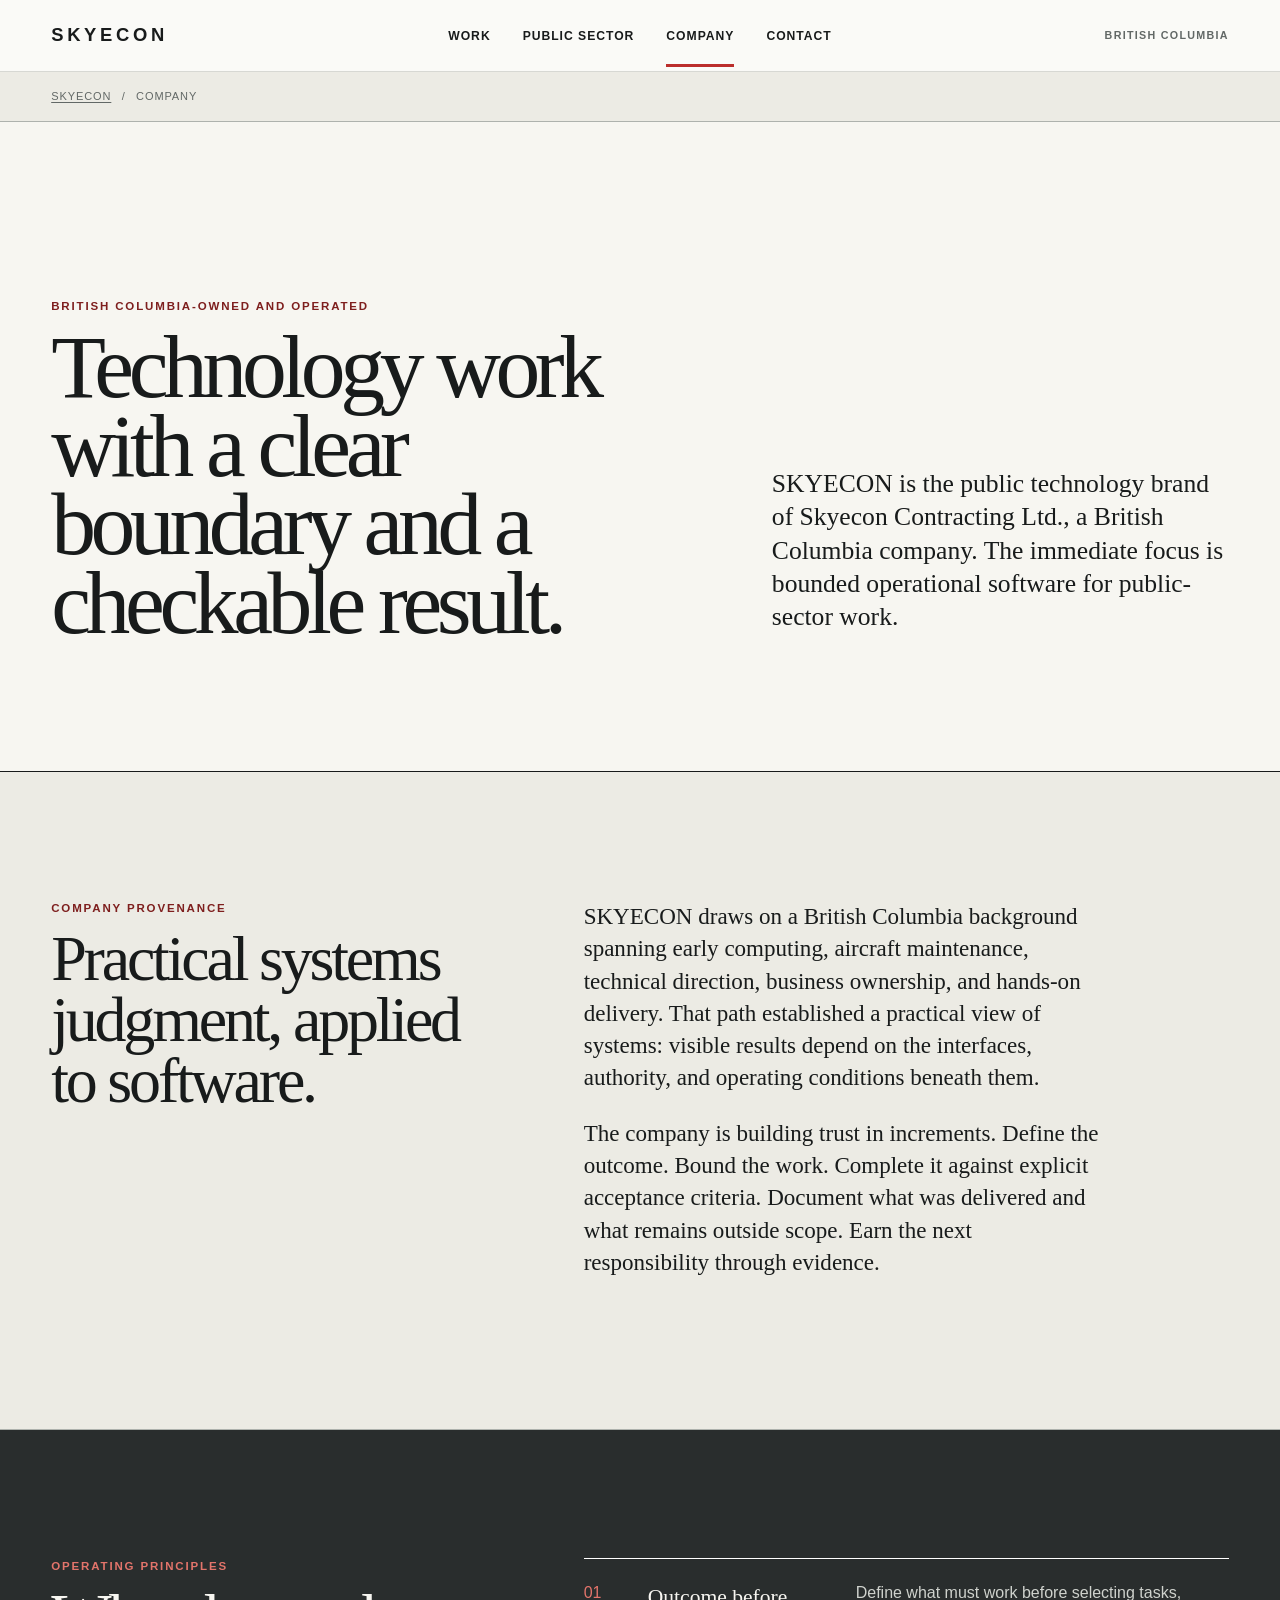
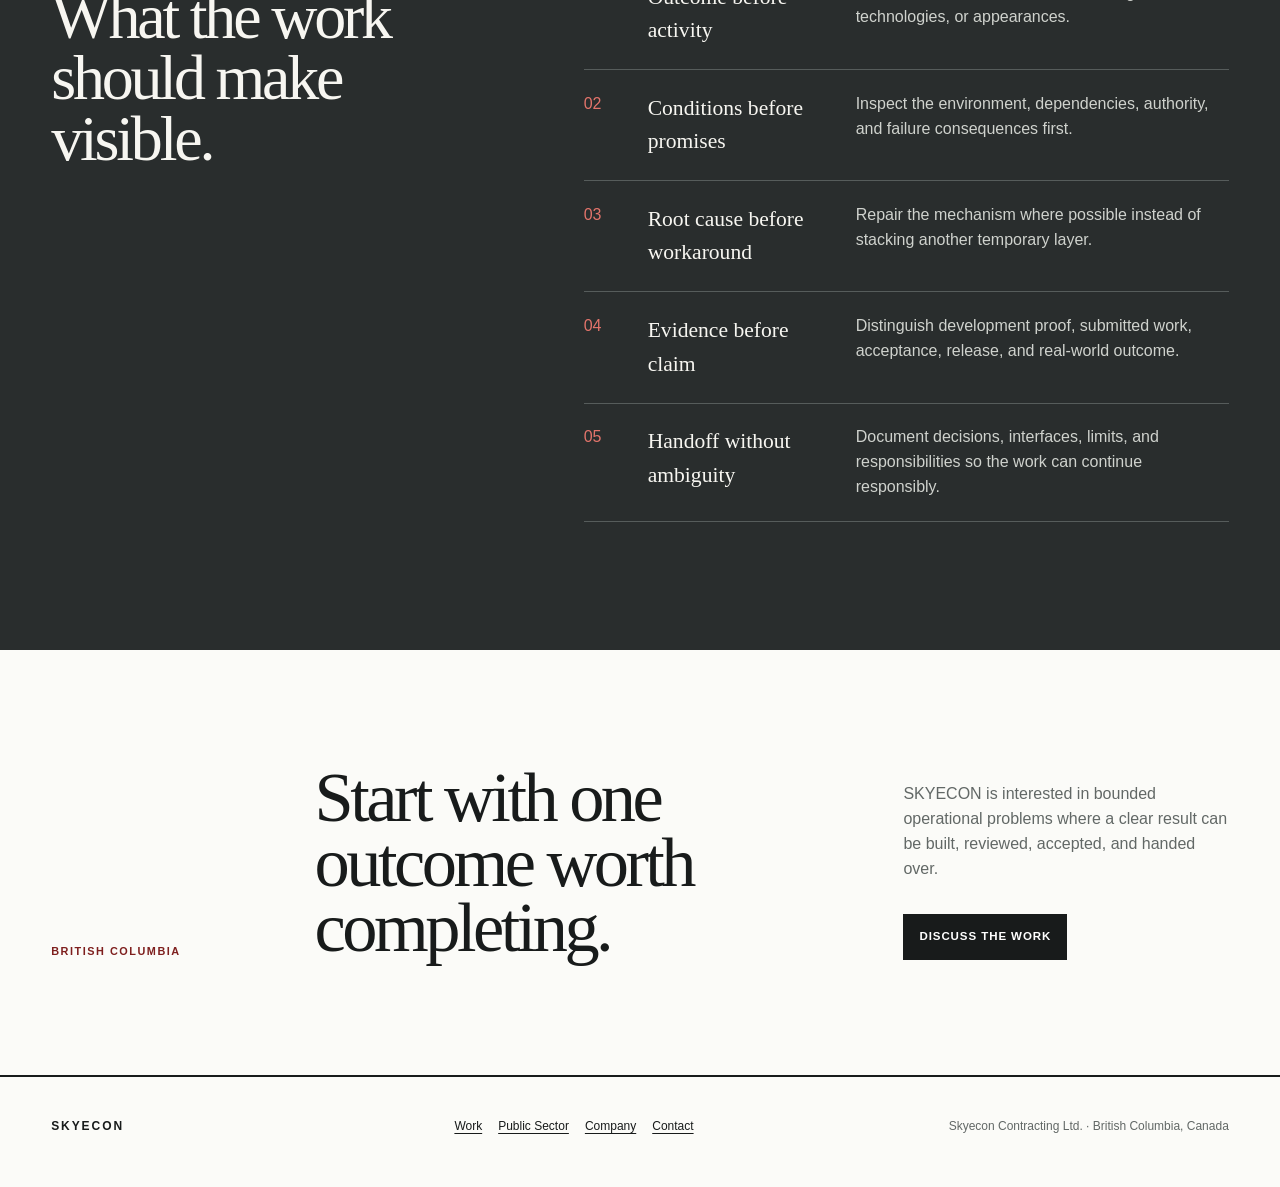
==== about/index.html @ 2750d379 "Publish accepted technology-only review" ====
<!doctype html>
<html lang="en-CA">
<head>
  <meta charset="utf-8">
  <meta name="viewport" content="width=device-width, initial-scale=1">
  <title>Company | SKYECON</title>
  <meta name="description" content="SKYECON is a British Columbia-owned technology company focused on bounded operational software for accountable public-sector work.">
  <link rel="canonical" href="https://skyecon.ca/about/">
  <meta property="og:type" content="website">
  <meta property="og:site_name" content="SKYECON">
  <meta property="og:title" content="Company | SKYECON">
  <meta property="og:description" content="A British Columbia technology company focused on work that can be inspected, accepted, and handed over clearly.">
  <meta property="og:url" content="https://skyecon.ca/about/">
  <link rel="icon" href="data:,">
  <link rel="stylesheet" href="/redesign.css?v=20261009-technology">
  <script defer src="/script.js?v=20261009-technology"></script>
  <script type="application/ld+json">
  {
    "@context": "https://schema.org",
    "@type": "AboutPage",
    "name": "Company | SKYECON",
    "url": "https://skyecon.ca/about/",
    "isPartOf": {"@id": "https://skyecon.ca/#website"},
    "about": {"@id": "https://skyecon.ca/#organization"}
  }
  </script>
</head>
<body class="division-page about-page technology-about-page">
  <a class="skip-link" href="#main-content">Skip to main content</a>
  <header class="masthead tech-masthead">
    <a class="wordmark" href="/" aria-label="SKYECON home">SKYECON</a>
    <button class="menu-toggle" type="button" aria-label="Open menu" aria-expanded="false" aria-controls="primary-menu" data-mobile-menu-toggle>Menu</button>
    <nav class="primary-nav" id="primary-menu" aria-label="Primary navigation">
      <a href="/#work">Work</a>
      <a href="/#public-sector">Public Sector</a>
      <a href="/about/" aria-current="page">Company</a>
      <a href="/contact/">Contact</a>
    </nav>
    <span class="tech-location">British Columbia</span>
  </header>

  <main id="main-content">
    <nav class="breadcrumb" aria-label="Breadcrumb"><a href="/">SKYECON</a><span aria-hidden="true">/</span><span>Company</span></nav>

    <section class="about-hero" aria-labelledby="about-title">
      <div>
        <p class="locator">British Columbia-owned and operated</p>
        <h1 id="about-title">Technology work with a clear boundary and a checkable result.</h1>
      </div>
      <p class="about-deck">SKYECON is the public technology brand of Skyecon Contracting Ltd., a British Columbia company. The immediate focus is bounded operational software for public-sector work.</p>
    </section>

    <section class="about-story" aria-labelledby="story-title">
      <header><p class="kicker">Company provenance</p><h2 id="story-title">Practical systems judgment, applied to software.</h2></header>
      <div class="about-story-copy">
        <p>SKYECON draws on a British Columbia background spanning early computing, aircraft maintenance, technical direction, business ownership, and hands-on delivery. That path established a practical view of systems: visible results depend on the interfaces, authority, and operating conditions beneath them.</p>
        <p>The company is building trust in increments. Define the outcome. Bound the work. Complete it against explicit acceptance criteria. Document what was delivered and what remains outside scope. Earn the next responsibility through evidence.</p>
      </div>
    </section>

    <section class="principles-grid" aria-labelledby="principles-title">
      <header><p class="kicker">Operating principles</p><h2 id="principles-title">What the work should make visible.</h2></header>
      <div class="principle-list">
        <article><span>01</span><h3>Outcome before activity</h3><p>Define what must work before selecting tasks, technologies, or appearances.</p></article>
        <article><span>02</span><h3>Conditions before promises</h3><p>Inspect the environment, dependencies, authority, and failure consequences first.</p></article>
        <article><span>03</span><h3>Root cause before workaround</h3><p>Repair the mechanism where possible instead of stacking another temporary layer.</p></article>
        <article><span>04</span><h3>Evidence before claim</h3><p>Distinguish development proof, submitted work, acceptance, release, and real-world outcome.</p></article>
        <article><span>05</span><h3>Handoff without ambiguity</h3><p>Document decisions, interfaces, limits, and responsibilities so the work can continue responsibly.</p></article>
      </div>
    </section>

    <section class="tech-close" aria-labelledby="company-close-title">
      <p class="tech-index">British Columbia</p>
      <h2 id="company-close-title">Start with one outcome worth completing.</h2>
      <div><p>SKYECON is interested in bounded operational problems where a clear result can be built, reviewed, accepted, and handed over.</p><a class="tech-action-primary" href="/contact/">Discuss the work</a></div>
    </section>
  </main>

  <footer class="site-footer tech-footer">
    <strong>SKYECON</strong>
    <nav aria-label="Footer navigation"><a href="/#work">Work</a><a href="/#public-sector">Public Sector</a><a href="/about/">Company</a><a href="/contact/">Contact</a></nav>
    <p class="prototype-note">Skyecon Contracting Ltd. · British Columbia, Canada</p>
  </footer>
</body>
</html>
---- redesign.css ----
/* SKYECON — The Standard Beneath the Surface
   Local type only. No remote dependencies. */
:root {
  --paper: #ecebe4;
  --paper-light: #f7f6f1;
  --ink: #181b1b;
  --graphite: #292d2d;
  --steel: #626866;
  --mist: #cfd2cd;
  --rule: #aeb2ad;
  --timber: #8a6546;
  --bc-red: #bb2e2c;
  --bc-red-dark: #7e1f1e;
  --accent-light: #e3746b;
  --warm-light: #f7eee9;
  --display: Baskerville, "Iowan Old Style", "Palatino Linotype", Georgia, serif;
  --humanist: "Trebuchet MS", "Gill Sans", Calibri, sans-serif;
  --condensed: "Arial Narrow", "Aptos Narrow", "Helvetica Neue", Arial, sans-serif;
  --page: min(1440px, 100%);
  --gutter: clamp(1rem, 4vw, 4.5rem);
  --section: clamp(4.5rem, 10vw, 10rem);
}

* { box-sizing: border-box; }
html { background: var(--paper); color-scheme: light; }
body { margin: 0; background: var(--paper); color: var(--ink); font-family: var(--humanist); line-height: 1.55; }
img { display: block; max-width: 100%; }
a { color: inherit; text-decoration-thickness: 1px; text-underline-offset: .22em; }
p, h1, h2, h3, figure, ol, ul, dl, dd { margin-top: 0; }
button, input, select, textarea { font: inherit; }

.skip-link { position: fixed; top: .75rem; left: .75rem; z-index: 100; padding: .8rem 1rem; background: var(--paper-light); border: 2px solid var(--bc-red); color: var(--ink); transform: translateY(-180%); }
.skip-link:focus { transform: translateY(0); }
:focus-visible { outline: 3px solid var(--bc-red); outline-offset: 4px; }

.masthead { width: var(--page); min-height: 76px; margin-inline: auto; padding: 0 var(--gutter); display: grid; grid-template-columns: minmax(9rem, 1fr) auto minmax(12rem, 1fr); align-items: center; border-bottom: 1px solid var(--ink); background: var(--paper-light); }
.wordmark { width: max-content; min-height: 44px; display: inline-flex; align-items: center; font-family: var(--condensed); font-size: 1.15rem; font-weight: 900; letter-spacing: .2em; text-decoration: none; }
.menu-toggle { display: none; min-height: 44px; padding: .6rem .2rem; border: 0; border-bottom: 2px solid var(--bc-red); background: transparent; color: var(--ink); font-family: var(--condensed); font-size: .72rem; font-weight: 800; letter-spacing: .12em; text-transform: uppercase; cursor: pointer; }
.primary-nav { display: flex; justify-content: center; gap: clamp(1rem, 3vw, 2.6rem); }
.primary-nav a { min-height: 46px; padding: 1.6rem 0 1.3rem; border-bottom: 3px solid transparent; font-family: var(--condensed); font-size: .76rem; font-weight: 700; letter-spacing: .08em; text-decoration: none; text-transform: uppercase; }
.primary-nav a span { margin-inline: .18em; }
.primary-nav a:hover, .primary-nav a[aria-current="page"] { border-bottom-color: var(--bc-red); }
.quote-link, .inquiry-link { justify-self: end; min-height: 44px; display: inline-flex; align-items: center; padding: .7rem 1rem; background: var(--ink); color: var(--paper-light); font-family: var(--condensed); font-size: .76rem; font-weight: 800; letter-spacing: .06em; text-decoration: none; text-transform: uppercase; }
.inquiry-link { background: var(--bc-red-dark); }

.gateway { position: relative; width: var(--page); min-height: min(900px, calc(100svh - 76px)); margin-inline: auto; overflow: hidden; border-bottom: 1px solid var(--ink); background: #aeb5b4; isolation: isolate; }
.gateway-art { position: absolute; inset: 0; margin: 0; }
.gateway-art picture, .gateway-art img { width: 100%; height: 100%; }
.gateway-art img { object-fit: cover; object-position: center; }
.gateway-art::after { content: ""; position: absolute; inset: 0; background: linear-gradient(90deg, rgba(236,235,228,.97) 0 27%, rgba(236,235,228,.68) 40%, transparent 64%), linear-gradient(0deg, rgba(24,27,27,.74) 0 28%, transparent 56%); pointer-events: none; }
.gateway-art figcaption { position: absolute; right: var(--gutter); top: 1.25rem; z-index: 1; padding: .35rem .5rem; background: rgba(247,246,241,.92); color: var(--graphite); font-family: var(--condensed); font-size: .65rem; letter-spacing: .08em; text-transform: uppercase; }
.gateway-copy { position: relative; z-index: 2; width: min(47rem, 58%); padding: clamp(4rem, 8vw, 8rem) var(--gutter) 23rem; }
.locator, .kicker { color: var(--bc-red-dark); font-family: var(--condensed); font-size: .72rem; font-weight: 800; letter-spacing: .16em; text-transform: uppercase; }
.gateway-copy h1 { max-width: 8ch; margin-bottom: .5rem; font-family: var(--display); font-size: clamp(4.2rem, 10vw, 9rem); font-weight: 400; letter-spacing: -.06em; line-height: .82; }
.gateway-deck { max-width: 25ch; margin-bottom: 1.5rem; font-family: var(--display); font-size: clamp(1.35rem, 2vw, 2rem); line-height: 1.15; }
.text-action { display: inline-block; padding: .4rem 0; border-bottom: 2px solid var(--bc-red); font-family: var(--condensed); font-size: .8rem; font-weight: 800; letter-spacing: .08em; text-decoration: none; text-transform: uppercase; }

.division-datum { position: absolute; left: 0; right: 0; bottom: 0; z-index: 3; display: grid; grid-template-columns: 1.18fr .82fr; border-top: 2px solid var(--bc-red); background: var(--graphite); color: var(--paper-light); }
.division-datum::before { content: "+"; position: absolute; left: calc(59% - .75rem); top: -.86rem; width: 1.4rem; height: 1.4rem; display: grid; place-items: center; border: 1px solid var(--bc-red); border-radius: 50%; background: var(--bc-red); color: white; font: 700 1rem/1 var(--condensed); }
.division-route { min-height: 270px; padding: 2rem var(--gutter); display: grid; grid-template-columns: 1fr auto; grid-template-rows: auto 1fr auto; column-gap: 1rem; border-right: 1px solid #707675; text-decoration: none; transition: background-color .18s ease, color .18s ease; }
.division-route:last-child { border-right: 0; }
.division-route:hover, .division-route:focus-visible { background: var(--paper-light); color: var(--ink); }
.route-index { grid-column: 1 / -1; font-family: var(--condensed); font-size: .67rem; font-weight: 700; letter-spacing: .14em; text-transform: uppercase; }
.division-route strong { align-self: center; font-family: var(--display); font-size: clamp(1.7rem, 3vw, 3.35rem); font-weight: 400; line-height: .98; }
.route-copy { max-width: 23ch; align-self: end; color: #c9cdca; font-size: .82rem; }
.division-route:hover .route-copy, .division-route:focus-visible .route-copy { color: var(--steel); }
.route-arrow { grid-column: 2; grid-row: 3; align-self: end; font-family: var(--condensed); font-size: .7rem; font-weight: 800; letter-spacing: .08em; text-transform: uppercase; }

/* Corporate root: the company statement is the visual. Real work appears inside each division. */
.corporate-gateway { display: grid; grid-template-columns: minmax(0, 1.45fr) minmax(25rem, 1fr); min-height: calc(100svh - 76px); background: var(--paper-light); }
.corporate-gateway .gateway-copy { grid-column: 1 / 2; width: 100%; min-width: 0; max-width: none; justify-self: stretch; display: flex; flex-direction: column; justify-content: center; padding: clamp(4.5rem, 9vw, 9rem) var(--gutter); }
.corporate-gateway .gateway-copy::after { display: none; }
.corporate-gateway .gateway-copy h1 { max-width: 690px; font-size: clamp(4.75rem, 7.1vw, 6.75rem); line-height: .88; letter-spacing: -.035em; }
.corporate-gateway .gateway-deck { max-width: 36ch; margin: 1.5rem 0 0; font-family: var(--humanist); font-size: 1.1875rem; line-height: 1.55; }
.corporate-gateway .division-datum { grid-column: 2 / 3; position: static; display: grid; grid-template-columns: 1fr; border-top: 0; border-left: 2px solid var(--bc-red); background: var(--paper); color: var(--ink); }
.corporate-gateway .division-datum::before { display: none; }
.corporate-gateway .division-route { min-height: 0; padding: clamp(2rem, 4vw, 4rem); grid-template-rows: auto 1fr auto; border-right: 0; border-bottom: 1px solid var(--ink); }
.corporate-gateway .division-route:last-child { border-bottom: 0; }
.corporate-gateway .division-route:hover, .corporate-gateway .division-route:focus-visible { background: var(--graphite); color: var(--paper-light); }
.corporate-gateway .division-route strong { font-size: clamp(2.1rem, 3.5vw, 3.8rem); }
.corporate-gateway .route-copy { color: var(--steel); }
.corporate-gateway .division-route:hover .route-copy, .corporate-gateway .division-route:focus-visible .route-copy { color: var(--mist); }

.standard-section, .founder-continuity, .flooring-continuity, .software-evidence, .closing-line, .service-index, .project-proof, .route-directory, .qualification-section, .boundaries-section { width: var(--page); margin-inline: auto; padding: var(--section) var(--gutter); }
.standard-section { display: grid; grid-template-columns: minmax(0, .8fr) minmax(0, 1.2fr); gap: clamp(3rem, 6.7vw, 6rem); padding-block: clamp(6rem, 7.7vw, 6.875rem); border-bottom: 1px solid var(--rule); }
.section-marker { padding-top: .4rem; font-family: var(--condensed); color: var(--steel); writing-mode: vertical-rl; letter-spacing: .2em; }
.standard-intro h2, .continuity-copy h2, .software-heading h2, .closing-line h2, .service-index h2, .inspection-band h2, .project-proof h2, .route-directory h2, .capability-ledger h2, .qualification-section h2, .boundaries-section h2 { font-family: var(--display); font-size: clamp(2.4rem, 5vw, 5.25rem); font-weight: 400; letter-spacing: -.045em; line-height: .96; }
.standard-intro h2 { max-width: 10ch; font-size: clamp(3rem, 4vw, 4rem); }
.method-line { margin: 0; padding: 0; list-style: none; border-top: 1px solid var(--ink); }
.method-line li { min-height: 70px; display: grid; grid-template-columns: 7rem 1fr; align-items: center; border-bottom: 1px solid var(--rule); }
.method-line b { font-family: var(--condensed); font-size: .75rem; letter-spacing: .1em; text-transform: uppercase; }
.method-line span { color: var(--steel); }

.root-evidence { width: var(--page); margin-inline: auto; padding: clamp(5rem, 6vw, 6rem) var(--gutter); border-bottom: 1px solid var(--ink); background: var(--graphite); color: var(--paper-light); }
.root-evidence > header { display: grid; grid-template-columns: .8fr 1.2fr; gap: clamp(3rem, 6.7vw, 6rem); align-items: end; margin-bottom: 2rem; }
.root-evidence .kicker { color: var(--accent-light); }
.root-evidence h2 { max-width: 10ch; margin: 0; font-family: var(--display); font-size: clamp(3.2rem, 5vw, 5rem); font-weight: 400; letter-spacing: -.045em; line-height: .94; }
.evidence-pair { display: grid; grid-template-columns: 1fr 1fr; border-top: 1px solid #656b69; }
.evidence-card { min-width: 0; padding: 1.5rem 1.5rem 0 0; display: grid; grid-template-columns: 1fr auto; gap: .8rem 1.5rem; color: var(--paper-light); text-decoration: none; }
.evidence-card + .evidence-card { padding-right: 0; padding-left: 1.5rem; border-left: 1px solid #656b69; }
.evidence-card .evidence-division { grid-column: 1 / -1; font-family: var(--condensed); font-size: .72rem; font-weight: 800; letter-spacing: .12em; text-transform: uppercase; }
.evidence-card img { grid-column: 1 / -1; width: 100%; height: clamp(240px, 24vw, 360px); object-fit: cover; object-position: center; border: 1px solid #565c5b; background: var(--paper-light); filter: saturate(.84); }
.evidence-card strong { margin-top: .4rem; font-family: var(--display); font-size: clamp(1.7rem, 2.8vw, 2.8rem); font-weight: 400; line-height: 1; }
.evidence-card p { grid-column: 1; max-width: 44ch; margin: 0 0 1.5rem; color: var(--mist); font-size: .9rem; }
.evidence-action { grid-column: 2; grid-row: 4 / 6; align-self: end; margin-bottom: 1.5rem; font-family: var(--condensed); font-size: .7rem; font-weight: 800; letter-spacing: .06em; text-transform: uppercase; }
.evidence-card:hover .evidence-action, .evidence-card:focus-visible .evidence-action { color: var(--accent-light); }

/* Root signature experience: the method becomes a controlled state
   sequence, then real evidence is allowed to break the global grid. */
.method-experience {
  --method-progress: 0;
  width: var(--page);
  margin-inline: auto;
  border-bottom: 1px solid var(--ink);
  background: var(--paper);
}
.method-pin {
  min-height: 760px;
  padding: clamp(5rem, 8vw, 8rem) var(--gutter);
  display: grid;
  grid-template-columns: minmax(18rem, .72fr) minmax(32rem, 1.28fr);
  gap: clamp(3rem, 8vw, 9rem);
  align-items: center;
}
.has-js .method-experience { height: 360svh; }
.has-js .method-pin { position: sticky; top: 0; min-height: 100svh; }
.method-intro { align-self: stretch; display: flex; flex-direction: column; justify-content: center; }
.method-intro h2 {
  max-width: 7ch;
  margin: .8rem 0 1.5rem;
  font-family: var(--display);
  font-size: clamp(4.5rem, 7vw, 7.5rem);
  font-weight: 400;
  letter-spacing: -.06em;
  line-height: .84;
}
.method-thesis { max-width: 24ch; font-family: var(--display); font-size: clamp(1.25rem, 2vw, 1.7rem); line-height: 1.25; }
.method-status {
  margin: auto 0 0;
  padding-top: 1rem;
  border-top: 2px solid var(--bc-red);
  color: var(--steel);
  font-family: var(--condensed);
  font-size: .7rem;
  letter-spacing: .12em;
  text-transform: uppercase;
}
.method-status strong { color: var(--ink); }
.method-system { position: relative; margin: 0; padding: 0 0 0 3rem; list-style: none; }
.method-system::before,
.method-system::after { content: ""; position: absolute; left: .55rem; top: 2rem; bottom: 2rem; width: 1px; background: var(--rule); }
.method-system::after {
  background: var(--bc-red);
  transform: scaleY(var(--method-progress));
  transform-origin: top;
  transition: transform .35s ease;
}
.method-system li {
  position: relative;
  min-height: clamp(5.5rem, 9.5vh, 7.25rem);
  display: grid;
  grid-template-columns: 4.5rem minmax(9rem, .7fr) 1fr;
  grid-template-rows: 1fr auto;
  gap: .25rem 1rem;
  align-items: center;
  border-top: 1px solid var(--rule);
  color: var(--steel);
  transition: color .3s ease, border-color .3s ease, transform .3s ease;
}
.method-system li:last-child { border-bottom: 1px solid var(--rule); }
.method-system li::before {
  content: "";
  position: absolute;
  left: -2.85rem;
  top: calc(50% - .38rem);
  z-index: 1;
  width: .75rem;
  height: .75rem;
  border: 1px solid var(--rule);
  border-radius: 50%;
  background: var(--paper);
  transition: background-color .3s ease, border-color .3s ease, transform .3s ease;
}
.method-system .method-number { font-family: var(--condensed); font-size: .7rem; letter-spacing: .1em; }
.method-system b { font-family: var(--display); font-size: clamp(1.55rem, 2.4vw, 2.6rem); font-weight: 400; line-height: 1; }
.method-system li > span:not(.method-number) { max-width: 31ch; font-size: .95rem; }
.method-system small { grid-column: 2 / -1; align-self: start; padding-bottom: .65rem; color: var(--bc-red-dark); font-family: var(--condensed); font-size: .7rem; font-weight: 800; letter-spacing: .1em; text-transform: uppercase; opacity: 0; }
.method-system li.is-active { color: var(--ink); border-top-color: var(--ink); transform: translateX(.55rem); }
.method-system li.is-active::before { border-color: var(--bc-red); background: var(--bc-red); transform: scale(1.4); }
.method-system li.is-active .method-number { color: var(--bc-red-dark); }
.method-system li.is-active small { opacity: 1; }

.root-evidence.evidence-experience { padding: 0; border-bottom: 0; background: var(--graphite); overflow: hidden; }
.evidence-experience .evidence-intro {
  min-height: 54svh;
  margin: 0;
  padding: clamp(5rem, 8vw, 8rem) var(--gutter);
  display: grid;
  grid-template-columns: .65fr 1fr .55fr;
  gap: clamp(2rem, 5vw, 5rem);
  align-items: end;
  border-bottom: 1px solid #656b69;
}
.evidence-experience .evidence-intro h2 { max-width: 8ch; font-size: clamp(4rem, 7.5vw, 8rem); }
.evidence-experience .evidence-intro > p:last-child { max-width: 26ch; margin: 0; color: var(--mist); }
.evidence-stage { position: relative; min-height: max(780px, 100svh); border-bottom: 1px solid #656b69; overflow: hidden; }
.stage-copy h3 {
  margin: 0;
  font-family: var(--display);
  font-size: clamp(3.2rem, 7vw, 7.5rem);
  font-weight: 400;
  letter-spacing: -.055em;
  line-height: .86;
}
.stage-copy > p:not(.stage-index):not(.flooring-inspection-note) { max-width: 45ch; color: var(--mist); }
.stage-index { color: var(--accent-light); font-family: var(--condensed); font-size: .67rem; font-weight: 800; letter-spacing: .13em; text-transform: uppercase; }
.stage-actions { display: flex; flex-wrap: wrap; gap: .75rem 1.5rem; align-items: center; }
.stage-actions button,
.stage-actions a {
  min-height: 46px;
  display: inline-flex;
  align-items: center;
  padding: .75rem 1rem;
  border: 1px solid var(--paper-light);
  border-radius: 0;
  background: transparent;
  color: var(--paper-light);
  font-family: var(--condensed);
  font-size: .68rem;
  font-weight: 800;
  letter-spacing: .08em;
  text-decoration: none;
  text-transform: uppercase;
  cursor: pointer;
}
.stage-actions button { display: none; background: transparent; color: var(--paper-light); }
.has-js .stage-actions button { display: inline-flex; }
.stage-actions button:hover,
.stage-actions button[aria-expanded="true"] { border-color: var(--accent-light); background: var(--accent-light); color: var(--ink); }
.stage-actions a { border-color: transparent; border-bottom-color: #737977; padding-inline: 0; }

.software-stage { padding: clamp(4rem, 7vw, 7rem) 0 clamp(4rem, 7vw, 7rem) var(--gutter); display: grid; grid-template-columns: minmax(17rem, .48fr) minmax(0, 1.52fr); gap: clamp(2rem, 5vw, 5rem); align-items: center; }
.software-stage .stage-copy { position: relative; z-index: 2; margin-left: clamp(1rem, 2vw, 2rem); display: grid; gap: 1.4rem; }
.software-workspace { position: relative; margin: 0; min-width: 0; }
.workspace-surface { position: relative; }
.workspace-surface > img {
  width: 108%;
  max-width: none;
  height: auto;
  border: 1px solid #626866;
  box-shadow: 0 3rem 7rem rgba(0,0,0,.28);
  transform-origin: 78% 42%;
  transition: transform .7s cubic-bezier(.2,.7,.2,1), filter .4s ease;
}
.software-workspace figcaption { margin-top: .8rem; color: var(--mist); font-family: var(--condensed); font-size: .62rem; letter-spacing: .09em; text-transform: uppercase; }
.inspection-marker {
  position: absolute;
  z-index: 3;
  width: 2rem;
  height: 2rem;
  display: grid;
  place-items: center;
  border: 1px solid var(--accent-light);
  border-radius: 50%;
  background: var(--graphite);
  color: var(--accent-light);
  font: 800 .62rem/1 var(--condensed);
  opacity: 0;
  transform: scale(.7);
  transition: opacity .3s ease, transform .3s ease;
}
.inspection-marker::after { content: ""; position: absolute; left: 100%; top: 50%; width: clamp(2rem, 5vw, 5rem); height: 1px; background: var(--accent-light); opacity: .8; }
.marker-source { left: 47%; top: 52%; }
.marker-review { left: 57%; top: 25%; }
.marker-correct { left: 63%; top: 59%; }
.inspection-notes {
  position: absolute;
  inset: 0 2rem auto auto;
  width: min(26rem, 44%);
  margin: 0;
  padding: 0;
  list-style: none;
  border-top: 2px solid var(--accent-light);
  background: rgba(24,27,27,.96);
  opacity: 0;
  transform: translateY(1rem);
  transition: opacity .35s ease, transform .35s ease;
}
.inspection-notes li { display: grid; grid-template-columns: 2.5rem 1fr; gap: .5rem; padding: 1rem; border-bottom: 1px solid #565c5b; }
.inspection-notes b { color: var(--accent-light); font: 700 .68rem/1.5 var(--condensed); }
.inspection-notes span { font-size: .86rem; }
.software-stage.is-inspecting .workspace-surface > img { transform: scale(1.16); filter: saturate(.65) brightness(.68); }
.software-stage.is-inspecting .inspection-marker { opacity: 1; transform: scale(1); }
.software-stage.is-inspecting .inspection-notes { opacity: 1; transform: translateY(0); }

.flooring-stage { display: grid; grid-template-columns: minmax(0, 1.42fr) minmax(23rem, .58fr); background: #151818; }
.flooring-visual { position: relative; min-height: max(780px, 100svh); overflow: hidden; }
.flooring-visual img { position: absolute; inset: 0; width: 100%; height: 100%; max-width: none; object-fit: cover; transition: opacity .7s ease, transform 1s cubic-bezier(.2,.7,.2,1); }
.flooring-overall { object-position: 51% center; filter: saturate(.8) contrast(1.03); }
.flooring-detail { object-position: center 52%; opacity: 0; transform: scale(1.48); }
.flooring-stage.is-inspecting .flooring-overall { opacity: 0; transform: scale(1.06); }
.flooring-stage.is-inspecting .flooring-detail { opacity: 1; transform: scale(1.28); }
.flooring-copy { position: relative; z-index: 2; padding: clamp(3rem, 5vw, 5rem) var(--gutter) clamp(3rem, 5vw, 5rem) clamp(2rem, 4vw, 4rem); display: flex; flex-direction: column; justify-content: flex-end; background: var(--paper-light); color: var(--ink); }
.flooring-copy .stage-index { color: var(--bc-red-dark); }
.flooring-copy h3 { font-size: clamp(3.2rem, 5vw, 5.7rem); }
.flooring-copy > p:not(.stage-index):not(.flooring-inspection-note) { color: var(--steel); }
.flooring-copy .stage-actions button { border-color: var(--ink); background: transparent; color: var(--ink); }
.flooring-copy .stage-actions button:hover,
.flooring-copy .stage-actions button[aria-expanded="true"] { border-color: var(--bc-red); background: var(--bc-red); color: white; }
.flooring-copy .stage-actions a { color: var(--ink); border-bottom-color: var(--rule); }
.flooring-inspection-note { margin: auto 0 0; padding-top: 1rem; border-top: 1px solid var(--rule); color: var(--steel); font-family: var(--condensed); font-size: .65rem; letter-spacing: .08em; text-transform: uppercase; opacity: 1; }
.flooring-stage.is-inspecting .flooring-inspection-note { color: var(--bc-red-dark); opacity: 1; }

.founder-continuity { display: grid; grid-template-columns: .9fr 1.1fr; gap: clamp(2rem, 7vw, 8rem); border-bottom: 1px solid var(--rule); background: var(--paper-light); }
.continuity-heading h2 { font-family: var(--display); font-size: clamp(2.7rem, 5vw, 5.4rem); font-weight: 400; letter-spacing: -.05em; line-height: .94; }
.continuity-summary { max-width: 48ch; align-self: end; font-family: var(--display); font-size: clamp(1.2rem, 2vw, 1.6rem); line-height: 1.3; }
.continuity-line { grid-column: 1 / -1; display: grid; grid-template-columns: repeat(5, 1fr); margin: 1rem 0 0; padding: 0; list-style: none; border-top: 2px solid var(--bc-red); }
.continuity-line li { min-height: 150px; padding: 1rem 1rem 0 0; display: flex; flex-direction: column; border-right: 1px solid var(--rule); }
.continuity-line li:last-child { border-right: 0; }
.continuity-line span { color: var(--bc-red-dark); font-family: var(--condensed); font-size: .7rem; }
.continuity-line b { margin-top: auto; font-family: var(--display); font-size: 1.25rem; font-weight: 400; }
.continuity-line small { min-height: 3.2em; color: var(--steel); }

.flooring-continuity { display: grid; grid-template-columns: minmax(0, 1.05fr) minmax(19rem, .95fr); gap: clamp(2rem, 6vw, 7rem); background: var(--paper-light); }
.corporate-proof-band { padding: clamp(2.8rem, 5vw, 4.5rem) var(--gutter); border-block: 1px solid var(--ink); background: var(--soft); }
.corporate-proof-band > .kicker { margin-bottom: 1.5rem; }
.corporate-facts { display: grid; grid-template-columns: repeat(4, 1fr); }
.corporate-facts article { min-height: 8rem; padding: 1.25rem 1.5rem 1.25rem 0; border-right: 1px solid var(--rule); }
.corporate-facts article + article { padding-left: 1.5rem; }
.corporate-facts article:last-child { border-right: 0; }
.corporate-facts strong { display: block; margin-bottom: .6rem; font-family: var(--condensed); font-size: .76rem; letter-spacing: .08em; text-transform: uppercase; }
.corporate-facts span { display: block; max-width: 22ch; color: var(--steel); font-size: .92rem; line-height: 1.55; }
.continuity-copy p:not(.kicker) { max-width: 62ch; }
.inline-actions { display: flex; flex-wrap: wrap; gap: .8rem 1.2rem; align-items: center; margin-top: 2rem; }
.solid-action, .line-action { min-height: 46px; display: inline-flex; align-items: center; justify-content: center; padding: .75rem 1rem; font-family: var(--condensed); font-size: .74rem; font-weight: 800; letter-spacing: .07em; text-decoration: none; text-transform: uppercase; }
.solid-action { background: var(--bc-red-dark); color: white; }
.solid-action.inverse { background: var(--paper-light); color: var(--ink); }
.line-action { padding-inline: 0; border-bottom: 1px solid currentColor; }
.line-action.light { color: var(--paper-light); }
.proof-figure { align-self: start; margin: 5rem 0 0; border-top: 7px solid var(--ink); }
.proof-figure img { width: 100%; aspect-ratio: 4/3; object-fit: cover; filter: saturate(.75); }
.proof-figure figcaption, .division-hero-proof figcaption, .proof-sequence figcaption { padding: .8rem 0; display: flex; justify-content: space-between; gap: 1rem; border-bottom: 1px solid var(--rule); font-family: var(--condensed); font-size: .68rem; letter-spacing: .06em; text-transform: uppercase; }
.local-routes { grid-column: 1 / -1; display: flex; flex-wrap: wrap; gap: .5rem 1.2rem; padding-top: 1.5rem; border-top: 1px solid var(--ink); }
.local-routes span { margin-right: auto; color: var(--steel); font-family: var(--condensed); font-size: .7rem; letter-spacing: .1em; text-transform: uppercase; }
.local-routes a { font-size: .83rem; }

.software-evidence { display: grid; grid-template-columns: .75fr 1.25fr; gap: clamp(2rem, 8vw, 9rem); background: var(--graphite); color: var(--paper-light); }
.software-heading p:not(.kicker) { max-width: 34ch; color: var(--mist); font-family: var(--display); font-size: 1.3rem; }
.software-heading .kicker { color: var(--accent-light); }
.release-record { border-top: 1px solid var(--paper-light); }
.record-rail { padding: .8rem 0; display: flex; justify-content: space-between; gap: 1rem; border-bottom: 1px solid #555b5a; color: var(--mist); font-family: var(--condensed); font-size: .66rem; letter-spacing: .1em; text-transform: uppercase; }
.release-record h3 { margin: 3rem 0 1rem; font-family: var(--display); font-size: clamp(3rem, 7vw, 7rem); font-weight: 400; letter-spacing: -.05em; line-height: .85; }
.release-record > p { max-width: 42ch; color: var(--mist); }
.release-record dl { margin: 3rem 0; border-top: 1px solid #555b5a; }
.release-record dl div { display: grid; grid-template-columns: 9rem 1fr; padding: .9rem 0; border-bottom: 1px solid #555b5a; }
.release-record dt { color: var(--accent-light); font-family: var(--condensed); font-size: .7rem; font-weight: 800; letter-spacing: .08em; text-transform: uppercase; }
.release-record dd { color: var(--mist); }
.release-record > a { font-weight: 700; }

.closing-line { min-height: 0; padding-block: 5rem; display: grid; grid-template-columns: .92fr 1.08fr; align-content: center; column-gap: clamp(3rem, 7vw, 7rem); row-gap: 1.5rem; background: var(--paper); }
.closing-line .locator { grid-column: 1 / -1; }
.closing-line h2 { max-width: 8ch; font-size: clamp(3.5rem, 4.45vw, 4rem); line-height: .94; }
.closing-actions { align-self: end; border-top: 1px solid var(--ink); }
.closing-actions a { min-height: 58px; display: flex; justify-content: space-between; align-items: center; padding: 1rem 0; border-bottom: 1px solid var(--rule); font-size: 1.08rem; text-decoration: none; }
.closing-actions a:last-child { min-height: 48px; color: var(--steel); font-size: .9rem; }
.closing-actions a::after { content: "↗"; }

.site-footer { width: var(--page); margin-inline: auto; padding: 2.5rem var(--gutter); display: grid; grid-template-columns: 1fr 1fr 1fr; gap: 2rem; border-top: 1px solid var(--ink); background: var(--paper-light); font-size: .75rem; }
.site-footer strong { letter-spacing: .16em; }
.site-footer nav { display: flex; flex-wrap: wrap; align-content: start; gap: .5rem 1rem; }
.prototype-note { text-align: right; color: var(--steel); }

/* Division chassis */
.breadcrumb { width: var(--page); margin-inline: auto; padding: 1rem var(--gutter); display: flex; gap: .65rem; border-bottom: 1px solid var(--rule); color: var(--steel); font-family: var(--condensed); font-size: .69rem; letter-spacing: .08em; text-transform: uppercase; }
.division-hero { width: var(--page); min-height: 690px; margin-inline: auto; padding: clamp(4rem, 8vw, 8rem) var(--gutter) 3rem; display: grid; grid-template-columns: minmax(0, 1.05fr) minmax(22rem, .95fr); gap: clamp(2rem, 5vw, 6rem); border-bottom: 1px solid var(--ink); }
.division-title h1 { max-width: 15ch; margin-bottom: 1.5rem; font-family: var(--display); font-size: clamp(3.5rem, 7vw, 7rem); font-weight: 400; letter-spacing: -.055em; line-height: .9; }
.division-deck { max-width: 54ch; font-family: var(--display); font-size: clamp(1.2rem, 2vw, 1.65rem); line-height: 1.3; }
.division-hero-proof { align-self: end; margin: 0; }
.division-hero-proof img { width: 100%; aspect-ratio: 4/3; object-fit: cover; filter: saturate(.75); }
.flooring-hero { grid-template-columns: minmax(0, .8fr) minmax(24rem, 1.2fr); }
.hero-scope { grid-column: 1 / -1; display: grid; grid-template-columns: auto 1fr auto 1fr; gap: .7rem 1.2rem; padding-top: 1.2rem; border-top: 2px solid var(--bc-red); font-size: .8rem; }
.hero-scope span { color: var(--steel); font-family: var(--condensed); text-transform: uppercase; }

.service-index { display: grid; grid-template-columns: 5rem .8fr 1.4fr; gap: clamp(1.5rem, 4vw, 5rem); }
.section-number { font-family: var(--display); font-size: 3rem; color: var(--bc-red-dark); }
.service-index header p:last-child { color: var(--steel); }
.service-ledger { border-top: 1px solid var(--ink); }
.service-ledger article { display: grid; grid-template-columns: 3rem minmax(11rem, .7fr) 1fr; gap: 1rem; padding: 1.4rem 0; border-bottom: 1px solid var(--rule); }
.service-ledger article > span { color: var(--bc-red-dark); font-family: var(--condensed); font-size: .7rem; }
.service-ledger h3 { margin-bottom: 0; font-family: var(--display); font-size: 1.45rem; font-weight: 400; }
.service-ledger p { margin-bottom: 0; color: var(--steel); }
.inspection-band { width: var(--page); margin-inline: auto; padding: var(--section) var(--gutter); display: grid; grid-template-columns: .9fr 1.1fr; gap: clamp(2rem, 8vw, 9rem); background: var(--timber); color: white; }
.inspection-band .kicker { color: var(--warm-light); }
.inspection-band ol { margin: 0; padding: 0; list-style: none; border-top: 1px solid rgba(255,255,255,.7); }
.inspection-band li { display: grid; grid-template-columns: 3rem 1fr; padding: 1rem 0; border-bottom: 1px solid rgba(255,255,255,.35); }
.compact-inspection { padding-block: clamp(3.5rem, 6vw, 6rem); }
.flooring-conversion-band { width: var(--page); margin-inline: auto; padding: clamp(3.5rem, 6vw, 6rem) var(--gutter); display: grid; grid-template-columns: 1fr 1fr; gap: 2rem clamp(2rem, 7vw, 8rem); background: var(--graphite); color: white; }
.flooring-conversion-band .kicker { color: var(--accent-light); }
.flooring-conversion-band h2 { max-width: 16ch; margin-bottom: 0; font-family: var(--display); font-size: clamp(2.3rem, 4.5vw, 4.8rem); font-weight: 400; letter-spacing: -.045em; line-height: .98; }
.flooring-conversion-band > p { max-width: 46ch; align-self: end; color: var(--mist); font-size: 1.05rem; }
.flooring-conversion-band .inline-actions { grid-column: 2; margin-top: 0; }

.project-proof header { display: grid; grid-template-columns: .5fr 1.2fr 1fr; gap: 2rem; align-items: end; }
.project-proof header p:last-child { color: var(--steel); }
.proof-sequence { display: grid; grid-template-columns: 1.2fr .8fr .8fr; gap: 1rem; margin-top: 4rem; align-items: end; }
.proof-sequence figure { margin: 0; }
.proof-sequence img { width: 100%; aspect-ratio: 4/5; object-fit: cover; filter: saturate(.72); }
.proof-sequence .proof-wide img { aspect-ratio: 4/3; }
.proof-sequence figcaption { display: grid; }
.route-directory { display: grid; grid-template-columns: .8fr 1.2fr; gap: clamp(2rem, 7vw, 8rem); background: var(--paper-light); }
.directory-intro p:last-child { color: var(--steel); }
.route-columns { display: grid; grid-template-columns: 1fr 1fr; gap: 2rem; }
.route-columns nav { border-top: 1px solid var(--ink); }
.route-columns h3 { padding: 1rem 0; border-bottom: 1px solid var(--rule); font-family: var(--display); font-weight: 400; }
.route-columns a { display: flex; justify-content: space-between; padding: .65rem 0; border-bottom: 1px solid var(--mist); font-size: .85rem; text-decoration: none; }
.route-columns a::after { content: "→"; }
.fit-section { width: var(--page); margin-inline: auto; padding: var(--section) var(--gutter); display: grid; grid-template-columns: .9fr 1fr .7fr; gap: clamp(2rem, 6vw, 7rem); background: var(--graphite); color: white; }
.fit-section h2 { font-family: var(--display); font-size: clamp(2.8rem, 5vw, 5.5rem); font-weight: 400; line-height: .95; }
.fit-section ul { margin: 0; padding: 0; list-style: none; border-top: 1px solid white; }
.fit-section li { padding: .9rem 0; border-bottom: 1px solid #565c5b; }
.fit-section .kicker { color: var(--accent-light); }
.fit-action { align-self: end; }
.fit-action p { margin-top: 1rem; color: var(--mist); font-size: .8rem; }

/* Software division */
.software-hero { background: var(--paper-light); }
.system-section { align-self: stretch; display: flex; flex-direction: column; padding: 1rem 0 0 2rem; border-left: 2px solid var(--bc-red); }
.system-label { margin-bottom: auto; color: var(--steel); font-family: var(--condensed); font-size: .7rem; letter-spacing: .12em; text-transform: uppercase; }
.system-section ol { margin: 4rem 0 0; padding: 0; list-style: none; border-top: 1px solid var(--ink); }
.system-section li { display: grid; grid-template-columns: 7rem 1fr; padding: 1rem 0; border-bottom: 1px solid var(--rule); }
.system-section b { font-family: var(--condensed); font-size: .75rem; text-transform: uppercase; }
.system-section span { color: var(--steel); }
.ownership-standard { width: var(--page); margin-inline: auto; padding: clamp(3.5rem, 6vw, 6rem) var(--gutter); display: grid; grid-template-columns: .85fr 1.15fr; gap: clamp(2rem, 7vw, 8rem); border-bottom: 1px solid var(--ink); background: var(--paper-light); }
.ownership-standard h2, .evidence-rail h2 { max-width: 17ch; margin-bottom: 0; font-family: var(--display); font-size: clamp(2.2rem, 4.2vw, 4.6rem); font-weight: 400; letter-spacing: -.045em; line-height: .98; }
.ownership-standard ul { margin: 0; padding: 0; list-style: none; border-top: 2px solid var(--bc-red); }
.ownership-standard li { display: grid; grid-template-columns: 8rem 1fr; gap: 1rem; padding: .9rem 0; border-bottom: 1px solid var(--rule); }
.ownership-standard b { font-family: var(--condensed); font-size: .72rem; letter-spacing: .08em; text-transform: uppercase; }
.ownership-standard span { color: var(--steel); }
.capability-ledger { width: var(--page); margin-inline: auto; padding: var(--section) var(--gutter); display: grid; grid-template-columns: .7fr 1.3fr; gap: clamp(2rem, 8vw, 9rem); background: var(--graphite); color: var(--paper-light); }
.capability-ledger .kicker { color: var(--accent-light); }
.ledger-rows { border-top: 1px solid white; }
.ledger-rows article { display: grid; grid-template-columns: 3rem minmax(12rem, .7fr) 1fr; gap: 1rem; padding: 1.5rem 0; border-bottom: 1px solid #565c5b; }
.ledger-rows article > span { color: var(--accent-light); font-family: var(--condensed); }
.ledger-rows h3 { font-family: var(--display); font-size: 1.45rem; font-weight: 400; }
.ledger-rows p { margin-bottom: .5rem; color: var(--mist); }
.ledger-rows b { grid-column: 3; color: #e3b093; font-family: var(--condensed); font-size: .68rem; letter-spacing: .05em; text-transform: uppercase; }
.software-proof { width: var(--page); margin-inline: auto; padding: var(--section) var(--gutter); display: grid; grid-template-columns: .55fr 1.45fr; gap: clamp(2rem, 8vw, 9rem); background: var(--bc-red-dark); color: white; }
.proof-status { display: flex; flex-direction: column; gap: 1rem; }
.proof-status .kicker { color: white; }
.proof-status span, .proof-status time { width: fit-content; padding: .4rem .55rem; border: 1px solid rgba(255,255,255,.45); font-family: var(--condensed); font-size: .67rem; letter-spacing: .08em; text-transform: uppercase; }
.proof-status time { margin-top: auto; }
.proof-body h2 { font-family: var(--display); font-size: clamp(4rem, 9vw, 9rem); font-weight: 400; letter-spacing: -.06em; line-height: .85; }
.large-copy { max-width: 32ch; font-family: var(--display); font-size: 1.5rem; }
.proof-facts { margin-top: 3rem; border-top: 1px solid white; }
.proof-facts > div { display: grid; grid-template-columns: 9rem 1fr; gap: 1rem; padding: 1rem 0; border-bottom: 1px solid rgba(255,255,255,.38); }
.proof-facts b { font-family: var(--condensed); font-size: .7rem; letter-spacing: .06em; text-transform: uppercase; }
.proof-facts p { margin-bottom: 0; }
.qualification-section { display: grid; grid-template-columns: .7fr 1.3fr; gap: clamp(2rem, 8vw, 9rem); }
.qualification-flow { margin: 0; padding: 0; list-style: none; counter-reset: none; border-top: 1px solid var(--ink); }
.qualification-flow li { display: grid; grid-template-columns: 3rem 9rem 1fr; gap: 1rem; padding: 1.2rem 0; border-bottom: 1px solid var(--rule); }
.qualification-flow span { color: var(--bc-red-dark); font-family: var(--condensed); }
.qualification-flow h3 { margin: 0; font-family: var(--display); font-size: 1.35rem; font-weight: 400; }
.qualification-flow p { margin: 0; color: var(--steel); }
.evidence-rail { width: var(--page); margin-inline: auto; padding: clamp(3.5rem, 6vw, 6rem) var(--gutter); display: grid; grid-template-columns: .75fr 1.25fr; gap: clamp(2rem, 7vw, 8rem); border-bottom: 1px solid var(--ink); }
.evidence-rail ol { align-self: end; display: grid; grid-template-columns: repeat(5, 1fr); margin: 0; padding: 0; list-style: none; counter-reset: evidence; border-top: 2px solid var(--bc-red); }
.evidence-rail li { min-height: 8.5rem; padding: 1rem .85rem 1rem 0; counter-increment: evidence; border-right: 1px solid var(--rule); font-family: var(--display); font-size: 1.12rem; line-height: 1.2; }
.evidence-rail li::before { content: counter(evidence, decimal-leading-zero); display: block; margin-bottom: 2.6rem; color: var(--bc-red-dark); font-family: var(--condensed); font-size: .68rem; }
.evidence-rail li + li { padding-left: .85rem; }
.evidence-rail li:last-child { border-right: 0; }
.boundaries-section { display: grid; grid-template-columns: 1fr 1fr .65fr; gap: clamp(2rem, 6vw, 7rem); background: var(--paper-light); border-top: 1px solid var(--ink); }
.compact-boundaries { grid-template-columns: 1.4fr .6fr; padding-block: clamp(3.5rem, 7vw, 7rem); }
.best-fit p:last-child { max-width: 45ch; font-family: var(--display); font-size: 1.25rem; }
.not-claimed ul { margin: 0; padding: 0; list-style: none; border-top: 1px solid var(--ink); }
.not-claimed li { padding: .8rem 0; border-bottom: 1px solid var(--rule); }
.boundaries-section .fit-action p { color: var(--steel); }

/* Corporate direction and about */
.outcome-ledger { border-top: 1px solid var(--paper-light); }
.outcome-ledger article { display: grid; grid-template-columns: 3rem 9rem 1fr; gap: 1rem; padding: 1.2rem 0; border-bottom: 1px solid #565c5b; }
.outcome-ledger article > span { color: var(--accent-light); font-family: var(--condensed); font-size: .72rem; }
.outcome-ledger h3 { margin: 0; font-family: var(--display); font-size: 1.5rem; font-weight: 400; }
.outcome-ledger p { margin: 0; color: var(--mist); }
.outcome-ledger .outcome-callout { grid-template-columns: 1fr; margin-top: 2rem; padding: 2rem; border: 1px solid #656b69; }
.outcome-callout .kicker { color: var(--accent-light); }
.outcome-callout h3 { max-width: 25ch; font-size: clamp(1.8rem, 3vw, 3rem); line-height: 1.05; }
.provenance-copy { align-self: end; max-width: 52ch; }
.provenance-copy p { font-family: var(--display); font-size: clamp(1.15rem, 1.8vw, 1.45rem); line-height: 1.35; }
.public-outcome-section { width: var(--page); margin-inline: auto; padding: var(--section) var(--gutter); display: grid; grid-template-columns: .9fr 1.1fr; gap: clamp(2rem, 8vw, 9rem); background: var(--paper-light); border-bottom: 1px solid var(--ink); }
.public-outcome-section h2 { font-family: var(--display); font-size: clamp(2.8rem, 5.4vw, 5.8rem); font-weight: 400; letter-spacing: -.05em; line-height: .94; }
.public-outcome-copy { max-width: 60ch; align-self: end; }
.public-outcome-copy p { font-size: 1.05rem; }
.evidence-line { margin-top: 2rem; padding: 1.2rem 0; border-top: 2px solid var(--bc-red); border-bottom: 1px solid var(--rule); }
.about-hero { width: var(--page); min-height: 650px; margin-inline: auto; padding: clamp(5rem, 10vw, 10rem) var(--gutter); display: grid; grid-template-columns: 1.15fr .85fr; align-items: end; gap: clamp(2rem, 8vw, 9rem); border-bottom: 1px solid var(--ink); background: var(--paper-light); }
.about-hero h1 { max-width: 13ch; margin-bottom: 0; font-family: var(--display); font-size: clamp(3.8rem, 7vw, 7.5rem); font-weight: 400; letter-spacing: -.06em; line-height: .88; }
.about-deck { max-width: 40ch; margin-bottom: .6rem; font-family: var(--display); font-size: clamp(1.3rem, 2vw, 1.75rem); line-height: 1.3; }
.about-story, .principles-grid, .division-bridge { width: var(--page); margin-inline: auto; padding: var(--section) var(--gutter); display: grid; grid-template-columns: .8fr 1.2fr; gap: clamp(2rem, 8vw, 9rem); }
.about-story { border-bottom: 1px solid var(--rule); }
.about-story h2, .principles-grid h2, .division-bridge h2 { font-family: var(--display); font-size: clamp(2.7rem, 5vw, 5.4rem); font-weight: 400; letter-spacing: -.05em; line-height: .95; }
.about-story-copy { max-width: 58ch; }
.about-story-copy p { font-family: var(--display); font-size: clamp(1.15rem, 1.8vw, 1.45rem); line-height: 1.4; }
.principles-grid { background: var(--graphite); color: var(--paper-light); }
.principles-grid .kicker { color: var(--accent-light); }
.principle-list { border-top: 1px solid white; }
.principle-list article { display: grid; grid-template-columns: 3rem 12rem 1fr; gap: 1rem; padding: 1.35rem 0; border-bottom: 1px solid #565c5b; }
.principle-list span { color: var(--accent-light); font-family: var(--condensed); }
.principle-list h3 { margin: 0; font-family: var(--display); font-size: 1.35rem; font-weight: 400; }
.principle-list p { margin: 0; color: var(--mist); }
.division-bridge { grid-template-columns: .7fr 1fr 1fr; background: var(--paper-light); }
.division-bridge > a { min-height: 310px; padding: 1.5rem; display: flex; flex-direction: column; border-top: 2px solid var(--bc-red); border-bottom: 1px solid var(--ink); text-decoration: none; }
.division-bridge > a:hover { background: var(--ink); color: var(--paper-light); }
.division-bridge a span { font-family: var(--condensed); font-size: .7rem; letter-spacing: .1em; text-transform: uppercase; }
.division-bridge a strong { margin-top: auto; font-family: var(--display); font-size: clamp(2rem, 3.4vw, 3.4rem); font-weight: 400; line-height: .98; }
.division-bridge a small { margin-top: 1rem; max-width: 30ch; color: var(--steel); }
.division-bridge > a:hover small { color: var(--mist); }

/* Software inquiry */
.inquiry-hero { display: grid; grid-template-columns: repeat(12, minmax(0,1fr)); gap: 1.5rem; padding: 6rem 2rem 5rem; color: white; background: var(--ink); }
.inquiry-hero > div:first-child { grid-column: 1 / 7; }
.inquiry-hero .inquiry-intro { grid-column: 8 / 13; align-self: end; max-width: 44rem; }
.inquiry-hero h1 { margin: .7rem 0 0; max-width: 9ch; font-family: var(--display); font-size: clamp(3.8rem, 7.6vw, 8rem); font-weight: 400; letter-spacing: -.065em; line-height: .86; }
.inquiry-intro p { margin: 0 0 1rem; color: #d6e1dc; font-size: 1.02rem; line-height: 1.65; }
.inquiry-intro strong { color: white; }
.inquiry-layout { display: grid; grid-template-columns: minmax(18rem, .8fr) minmax(32rem, 1.4fr); gap: 4rem; padding: 6.5rem 2rem; background: var(--paper); }
.inquiry-guide { position: sticky; top: 8rem; align-self: start; }
.inquiry-guide h2 { margin: .5rem 0 2rem; font-family: var(--display); font-size: clamp(2.3rem, 4vw, 4.4rem); font-weight: 400; letter-spacing: -.05em; line-height: .96; }
.inquiry-guide ol { list-style: none; margin: 0; padding: 0; border-top: 1px solid var(--line); counter-reset: list-item; }
.inquiry-guide li { display: grid; grid-template-columns: 2rem 8rem 1fr; gap: 1rem; padding: 1rem 0; border-bottom: 1px solid var(--line); counter-increment: list-item; }
.inquiry-guide li::before { content: counter(list-item, decimal-leading-zero); color: var(--accent); font-family: monospace; }
.inquiry-guide li span { color: var(--muted); }
.inquiry-form-panel { padding: clamp(1.5rem, 3vw, 3rem); background: white; border: 1px solid var(--line); }
.contact-gate { padding: 1.5rem; background: #f0f4f1; border-left: 4px solid var(--accent); }
.contact-gate h3 { margin: 0 0 .45rem; font-size: 1.25rem; }
.contact-gate p { color: var(--muted); line-height: 1.55; }
.contact-gate-button { margin-top: .75rem; padding: .75rem 1rem; color: white; background: var(--ink); border: 0; font-weight: 700; cursor: pointer; }
.contact-gate-button:disabled { cursor: not-allowed; opacity: .48; }
.contact-gate-output { display: flex; flex-wrap: wrap; gap: 1rem; margin-top: 1rem; }
.contact-reveal-link { color: var(--ink); font-weight: 800; }
.software-inquiry-form { margin-top: 2rem; }
.inquiry-fields { display: grid; grid-template-columns: 1fr 1fr; gap: 1.15rem; }
.inquiry-fields label { display: grid; gap: .45rem; color: var(--ink); font-size: .88rem; }
.inquiry-fields label.full { grid-column: 1 / -1; }
.inquiry-fields input, .inquiry-fields select, .inquiry-fields textarea { width: 100%; padding: .9rem 1rem; color: var(--ink); background: white; border: 1px solid #9daaa4; border-radius: 0; font: inherit; }
.inquiry-fields textarea { resize: vertical; }
.inquiry-fields input:focus, .inquiry-fields select:focus, .inquiry-fields textarea:focus { outline: 3px solid rgba(13,138,90,.22); border-color: var(--accent); }
.form-submit { margin-top: 1.5rem; border: 0; cursor: pointer; }
.form-note { max-width: 48rem; margin: 1rem 0 0; color: var(--muted); font-size: .88rem; line-height: 1.55; }

@media (min-width: 681px) and (max-width: 1099px) {
  .corporate-gateway .division-route { grid-template-columns: 1fr; grid-template-rows: auto 1fr auto auto; row-gap: 1rem; }
  .corporate-gateway .division-route strong { grid-column: 1; }
  .corporate-gateway .route-copy { grid-column: 1; grid-row: 3; max-width: 28ch; }
  .corporate-gateway .route-arrow { grid-column: 1; grid-row: 4; }
}

@media (max-width: 980px) {
  .masthead { grid-template-columns: 1fr auto; padding-block: .8rem; }
  .primary-nav { grid-column: 1 / -1; grid-row: 2; justify-content: flex-start; overflow-x: auto; }
  .primary-nav a { white-space: nowrap; padding: .8rem 0 .5rem; }
  .gateway { min-height: 960px; }
  .corporate-gateway { grid-template-columns: 1fr 1fr; min-height: auto; }
  .corporate-gateway .gateway-copy { width: 100%; justify-content: flex-start; padding-block-start: 8.5rem; }
  .gateway-copy { width: 70%; }
  .division-route { min-height: 285px; }
  .standard-section { grid-template-columns: minmax(0, .8fr) minmax(0, 1.2fr); }
  .service-index { grid-template-columns: 3rem 1fr; }
  .service-ledger { grid-column: 2; }
  .flooring-continuity, .software-evidence, .route-directory, .inspection-band, .capability-ledger, .software-proof, .qualification-section, .public-outcome-section, .about-hero, .about-story, .principles-grid { grid-template-columns: 1fr; }
  .division-bridge { grid-template-columns: 1fr 1fr; }
  .division-bridge > div { grid-column: 1 / -1; }
  .proof-figure { margin-top: 0; }
  .project-proof header { grid-template-columns: 1fr; }
  .fit-section, .boundaries-section { grid-template-columns: 1fr 1fr; }
  .fit-section .fit-action, .boundaries-section .fit-action { grid-column: 1 / -1; }
  .division-hero, .flooring-hero { grid-template-columns: 1fr; }
  .division-title h1 { max-width: 18ch; }
  .division-hero-proof { max-width: 640px; }
  .inquiry-hero { grid-template-columns: 1fr; }
  .inquiry-hero > div:first-child, .inquiry-hero .inquiry-intro { grid-column: auto; }
  .inquiry-layout { grid-template-columns: 1fr; }
  .inquiry-guide { position: static; }
  .ownership-standard, .evidence-rail { grid-template-columns: 1fr; }
  .evidence-rail ol { grid-template-columns: repeat(5, 1fr); }
  .method-pin { grid-template-columns: minmax(15rem, .7fr) minmax(0, 1.3fr); gap: 2.5rem; }
  .method-intro h2 { font-size: clamp(3.8rem, 8vw, 5rem); }
  .method-system { padding-left: 2.4rem; }
  .method-system li { grid-template-columns: 3.2rem minmax(8rem, .65fr) 1fr; }
  .method-system li::before { left: -2.25rem; }
  .evidence-experience .evidence-intro { grid-template-columns: .7fr 1.3fr; }
  .evidence-experience .evidence-intro > p:last-child { grid-column: 2; }
  .software-stage { grid-template-columns: minmax(15rem, .58fr) minmax(0, 1.42fr); gap: 2.5rem; }
  .flooring-stage { grid-template-columns: minmax(0, 1.08fr) minmax(20rem, .92fr); }
}

@media (max-width: 680px) {
  .masthead { min-height: 64px; grid-template-columns: 1fr auto; gap: .6rem 1rem; padding: .55rem 1rem; }
  .wordmark { font-size: 1rem; }
  .menu-toggle { display: inline-flex; align-items: center; justify-content: center; }
  .quote-link, .inquiry-link { display: none; grid-column: 1 / -1; justify-self: stretch; justify-content: center; min-height: 44px; padding: .65rem .75rem; font-size: .68rem; }
  .primary-nav { display: none; grid-column: 1 / -1; grid-row: 2; grid-template-columns: 1fr 1fr; gap: .25rem 1rem; width: 100%; overflow: visible; border-top: 1px solid var(--rule); }
  .masthead.menu-open .primary-nav { display: grid; }
  .masthead.menu-open .quote-link, .masthead.menu-open .inquiry-link { display: inline-flex; }
  .primary-nav a { min-height: 46px; display: flex; align-items: center; padding: .55rem 0; font-size: .62rem; white-space: normal; }
  .primary-nav a[href="/contact"] { display: flex; }
  .gateway { min-height: auto; display: flex; flex-direction: column; background: var(--paper); }
  .gateway-art { position: relative; height: auto; min-height: 0; order: 2; display: grid; grid-template-rows: minmax(300px, 38svh) auto; }
  .gateway-art::after { background: linear-gradient(0deg, rgba(24,27,27,.38), transparent 42%); }
  .gateway-art picture, .gateway-art img { height: 100%; }
  .gateway-art img { object-position: center; }
  .gateway-art figcaption { position: static; grid-row: 2; padding: .55rem 1rem; border-top: 1px solid var(--rule); background: var(--paper-light); color: var(--steel); font-size: .68rem; }
  .gateway-copy { order: 1; width: auto; padding: 2.5rem 1rem 2rem; border-bottom: 2px solid var(--bc-red); background: var(--paper); }
  .gateway-copy h1 { max-width: none; font-size: clamp(4rem, 22vw, 6.2rem); }
  .gateway-deck { max-width: 27ch; }
  .division-datum { position: relative; order: 3; display: block; }
  .division-datum::before { left: 1rem; }
  .division-route { min-height: 245px; padding: 1.5rem 1rem; border-right: 0; border-bottom: 1px solid #707675; }
  .division-route strong { font-size: 2.2rem; }
  .route-copy { max-width: 20ch; }
  .standard-section, .founder-continuity, .flooring-continuity, .software-evidence, .closing-line, .service-index, .project-proof, .route-directory, .qualification-section, .boundaries-section, .inspection-band, .capability-ledger, .software-proof, .fit-section, .public-outcome-section, .about-hero, .about-story, .principles-grid, .division-bridge, .corporate-proof-band { padding: 4rem 1rem; }
  .corporate-facts { grid-template-columns: 1fr; }
  .corporate-facts article, .corporate-facts article + article { min-height: 0; padding: 1.15rem 0; border-top: 1px solid var(--rule); border-right: 0; }
  .corporate-gateway { display: flex; min-height: auto; }
  .corporate-gateway .gateway-copy { width: auto; min-height: 0; justify-content: flex-start; padding: 5.75rem 1rem 4.5rem; border-bottom: 0; background: var(--paper-light); }
  .corporate-gateway .gateway-copy h1 { max-width: 8ch; font-size: clamp(3.375rem, 14vw, 3.875rem); line-height: .92; }
  .corporate-gateway .gateway-deck { max-width: 31ch; margin-top: 1.25rem; font-size: 1rem; line-height: 1.55; }
  .corporate-gateway .division-datum { display: block; border-top: 2px solid var(--bc-red); border-left: 0; }
  .corporate-gateway .division-route { min-height: 270px; padding: 2rem; display: grid; grid-template-columns: 1fr; grid-template-rows: auto 1fr auto auto; row-gap: 1rem; }
  .corporate-gateway .division-route strong { grid-column: 1; font-size: clamp(2.125rem, 9.5vw, 2.375rem); }
  .corporate-gateway .route-copy { grid-column: 1; grid-row: 3; max-width: 28ch; font-size: .95rem; }
  .corporate-gateway .route-arrow { grid-column: 1; grid-row: 4; font-size: .72rem; }
  .standard-section, .service-index { grid-template-columns: 1fr; }
  .section-marker { writing-mode: initial; }
  .method-line, .service-ledger { grid-column: auto; }
  .method-line li { grid-template-columns: 6rem 1fr; }
  .founder-continuity { grid-template-columns: 1fr; }
  .continuity-line { grid-column: auto; grid-template-columns: 1fr; }
  .continuity-line li { min-height: 0; display: grid; grid-template-columns: 2rem 1fr; gap: .25rem .75rem; padding: 1rem 0; border-right: 0; border-bottom: 1px solid var(--rule); }
  .continuity-line b, .continuity-line small { grid-column: 2; margin-top: 0; min-height: 0; }
  .standard-intro h2, .continuity-copy h2, .software-heading h2, .closing-line h2, .service-index h2, .inspection-band h2, .project-proof h2, .route-directory h2, .capability-ledger h2, .qualification-section h2, .boundaries-section h2 { font-size: clamp(2.45rem, 12vw, 4rem); }
  .local-routes { display: grid; grid-template-columns: 1fr 1fr; }
  .local-routes span { grid-column: 1 / -1; }
  .software-evidence { gap: 4rem; }
  .release-record dl div, .proof-facts > div { grid-template-columns: 1fr; }
  .root-evidence { padding: 3.5rem 1rem; }
  .root-evidence > header { grid-template-columns: 1fr; gap: .5rem; margin-bottom: 1.5rem; }
  .root-evidence h2 { max-width: 12ch; font-size: 2.5rem; }
  .evidence-pair { grid-template-columns: 1fr; }
  .evidence-card, .evidence-card + .evidence-card { padding: 1rem 0 1.5rem; grid-template-columns: 1fr; gap: .5rem; border-left: 0; border-bottom: 1px solid #656b69; }
  .evidence-card:last-child { border-bottom: 0; }
  .evidence-card img { height: 200px; }
  .evidence-card strong { font-size: 1.8rem; }
  .evidence-card p { font-size: .84rem; line-height: 1.45; }
  .evidence-card strong, .evidence-card p, .evidence-action { grid-column: 1; grid-row: auto; }
  .evidence-card p, .evidence-action { margin-bottom: 0; }
  .closing-line { min-height: 0; grid-template-columns: 1fr; gap: 1.5rem; padding: 3.5rem 1rem; }
  .page-home .closing-line h2 { max-width: 12ch; margin-bottom: 0; font-size: 2.65rem; line-height: .94; }
  .closing-actions a { min-height: 64px; font-size: 1rem; }
  .closing-actions a:last-child { min-height: 52px; font-size: .85rem; }
  .site-footer { padding: 2.5rem 1rem 3rem; grid-template-columns: 1fr; }
  .prototype-note { text-align: left; }
  .breadcrumb { padding-inline: 1rem; overflow-x: auto; white-space: nowrap; }
  .division-hero { min-height: 0; padding: 4rem 1rem 2rem; }
  .division-title h1 { font-size: clamp(3.25rem, 15vw, 5rem); }
  .hero-scope { grid-template-columns: 1fr; }
  .service-ledger article, .ledger-rows article, .outcome-ledger article, .principle-list article { grid-template-columns: 2.2rem 1fr; }
  .service-ledger article p, .ledger-rows article p, .ledger-rows article b, .outcome-ledger article p, .principle-list article p { grid-column: 2; }
  .outcome-ledger .outcome-callout { display: block; }
  .division-bridge { grid-template-columns: 1fr; }
  .division-bridge > div { grid-column: auto; }
  .proof-sequence { grid-template-columns: 1fr 1fr; }
  .proof-sequence .proof-wide { grid-column: 1 / -1; }
  .flooring-conversion-band { grid-template-columns: 1fr; padding: 4rem 1rem; }
  .flooring-conversion-band .inline-actions { grid-column: auto; }
  .route-columns { grid-template-columns: 1fr; }
  .fit-section, .boundaries-section { grid-template-columns: 1fr; }
  .fit-section .fit-action, .boundaries-section .fit-action { grid-column: auto; }
  .system-section { padding-left: 1rem; }
  .system-section li { grid-template-columns: 6rem 1fr; }
  .proof-body h2 { font-size: clamp(3.5rem, 18vw, 6rem); }
  .qualification-flow li { grid-template-columns: 2rem 1fr; }
  .qualification-flow p { grid-column: 2; }
  .ownership-standard, .evidence-rail { padding: 4rem 1rem; }
  .ownership-standard li { grid-template-columns: 6.5rem 1fr; }
  .evidence-rail ol { grid-template-columns: 1fr; }
  .evidence-rail li, .evidence-rail li + li { min-height: 0; display: grid; grid-template-columns: 2.5rem 1fr; gap: .75rem; padding: .9rem 0; border-right: 0; border-bottom: 1px solid var(--rule); font-size: 1rem; }
  .evidence-rail li::before { margin: 0; }
  .inquiry-hero, .inquiry-layout { padding: 4.5rem 1rem; }
  .inquiry-hero h1 { font-size: clamp(3.3rem, 16vw, 5.1rem); }
  .inquiry-form-panel { padding: 1rem; }
  .inquiry-fields { grid-template-columns: 1fr; }
  .inquiry-fields label.full { grid-column: auto; }
  .inquiry-guide li { grid-template-columns: 2rem 1fr; }
  .inquiry-guide li span { grid-column: 2; }
  .has-js .method-experience { height: auto; }
  .has-js .method-pin { position: relative; top: auto; min-height: 0; }
  .method-pin { min-height: 0; padding: 5rem 1rem; grid-template-columns: 1fr; gap: 3.5rem; }
  .method-intro { min-height: 50svh; justify-content: flex-start; }
  .method-intro h2 { max-width: 6ch; margin-top: auto; font-size: clamp(4rem, 19vw, 5.5rem); }
  .method-thesis { max-width: 21ch; margin-bottom: 0; }
  .method-status { display: none; }
  .method-system { padding-left: 2rem; }
  .method-system::before { left: .3rem; }
  .method-system::after { display: none; }
  .method-system li { min-height: 0; padding: 1.4rem 0; grid-template-columns: 2.5rem 1fr; grid-template-rows: auto auto auto; gap: .4rem .75rem; color: var(--ink); transform: none; }
  .method-system li::before { left: -2rem; top: 1.75rem; width: .6rem; height: .6rem; }
  .method-system li.is-active { transform: none; }
  .method-system li.is-active::before { transform: none; }
  .method-system b { font-size: 1.8rem; }
  .method-system li > span:not(.method-number), .method-system small { grid-column: 2; }
  .method-system small { padding: .3rem 0 0; opacity: 1; color: var(--bc-red-dark); }
  .evidence-experience .evidence-intro { min-height: 70svh; padding: 5rem 1rem; display: flex; flex-direction: column; align-items: flex-start; justify-content: flex-end; }
  .evidence-experience .evidence-intro .kicker { margin-bottom: auto; }
  .evidence-experience .evidence-intro h2 { max-width: 7ch; font-size: clamp(4rem, 18vw, 5.5rem); }
  .evidence-experience .evidence-intro > p:last-child { max-width: 25ch; }
  .evidence-stage { min-height: 0; }
  .software-stage { padding: 4.5rem 0 4.5rem 1rem; grid-template-columns: 1fr; gap: 3rem; }
  .software-stage .stage-copy { margin-left: 0; padding-right: 1rem; }
  .stage-copy h3 { font-size: clamp(3.7rem, 18vw, 5rem); }
  .stage-actions { align-items: stretch; flex-direction: column; }
  .stage-actions button, .stage-actions a { width: fit-content; }
  .software-workspace { overflow: hidden; }
  .workspace-surface { height: 250px; overflow: hidden; transition: height .4s ease; }
  .workspace-surface > img { width: 100%; height: 100%; object-fit: contain; transform-origin: center; }
  .software-stage.is-inspecting .workspace-surface { height: 62svh; }
  .software-stage.is-inspecting .workspace-surface > img { width: auto; height: 100%; transform: translateX(-18%) scale(1.18); filter: saturate(.72) brightness(.78); }
  .inspection-marker { display: none; }
  .inspection-notes { position: relative; inset: auto; width: calc(100% - 1rem); max-height: 0; margin-top: 1rem; opacity: 0; overflow: hidden; transform: none; transition: max-height .35s ease, opacity .35s ease; }
  .software-stage.is-inspecting .inspection-notes { max-height: 18rem; opacity: 1; transform: none; }
  .flooring-stage { grid-template-columns: 1fr; }
  .flooring-visual { min-height: 72svh; }
  .flooring-overall { object-position: 44% center; }
  .flooring-detail { object-position: center 22%; }
  .flooring-copy { min-height: 62svh; padding: 4.5rem 1rem; }
  .flooring-copy h3 { max-width: 8ch; font-size: clamp(3.5rem, 17vw, 4.8rem); }
  .flooring-inspection-note { margin-top: auto; }
}

@media (max-width: 380px) {
  .masthead { grid-template-columns: 1fr auto; }
  .quote-link, .inquiry-link { justify-self: stretch; }
  .primary-nav { grid-row: 2; }

  .route-copy { display: none; }
  .local-routes, .proof-sequence { grid-template-columns: 1fr; }
  .proof-sequence .proof-wide { grid-column: auto; }
}

@media (prefers-reduced-motion: reduce) {
  *, *::before, *::after { scroll-behavior: auto !important; transition-duration: .01ms !important; animation-duration: .01ms !important; animation-iteration-count: 1 !important; }
}

@media (prefers-contrast: more) {
  :root { --steel: #3e4342; --rule: #797e7b; }
  :focus-visible { outline-width: 4px; }
}

/* Corporate root: a composed one-screen division gateway. */
body.page-home.gateway-only {
  min-height: 100svh;
  overflow-x: hidden;
  background: #fff;
}

.gateway-only .gateway-masthead {
  width: 100%;
  max-width: none;
  height: 72px;
  min-height: 72px;
  padding: 0 3rem;
  grid-template-columns: 1fr auto;
  border-bottom: 1px solid rgba(24, 27, 27, .22);
  background: #fff;
}

.gateway-location,
.gateway-prompt,
.gateway-number,
.gateway-enter {
  font-family: var(--condensed);
  font-weight: 800;
  letter-spacing: .14em;
  text-transform: uppercase;
}

.gateway-location {
  font-size: .7rem;
}

.gateway-only main {
  width: 100%;
}

.division-gateway {
  width: 100%;
  min-height: calc(100svh - 72px);
  display: grid;
  grid-template-rows: 48px minmax(0, 1fr);
  background: #fff;
}

.gateway-prompt {
  position: static;
  z-index: 1;
  margin: 0;
  display: flex;
  align-items: center;
  justify-content: center;
  border-bottom: 1px solid rgba(24, 27, 27, .12);
  color: var(--bc-red-dark);
  font-size: .7rem;
  line-height: 1;
}

.gateway-choices {
  min-height: calc(100svh - 120px);
  display: grid;
  grid-template-columns: repeat(2, minmax(0, 1fr));
}

.gateway-choice {
  min-width: 0;
  min-height: calc(100svh - 120px);
  padding: 0 3.5rem;
  display: flex;
  align-items: flex-start;
  border-right: 1px solid rgba(24, 27, 27, .22);
  background: #fff;
  color: var(--ink);
  text-decoration: none;
}

.gateway-choice:last-child {
  border-right: 0;
}

.gateway-choice-content {
  width: 100%;
  margin-top: clamp(10rem, 23vh, 14rem);
  display: flex;
  flex-direction: column;
  align-items: flex-start;
}

.gateway-number {
  color: var(--steel);
  font-size: .72rem;
  transition: color 200ms ease;
}

.gateway-choice strong {
  max-width: 11ch;
  margin-top: 1.875rem;
  font-family: var(--display);
  font-size: clamp(4.5rem, 5.2vw, 4.75rem);
  font-weight: 400;
  letter-spacing: -.045em;
  line-height: .92;
  transition: transform 200ms ease;
}

.gateway-enter {
  position: relative;
  width: fit-content;
  margin-top: 2.75rem;
  padding-bottom: .55rem;
  font-size: .75rem;
}

.gateway-enter > span {
  display: inline-block;
  transition: transform 200ms ease;
}

.gateway-enter::after {
  content: "";
  position: absolute;
  left: 0;
  bottom: 0;
  width: 2rem;
  height: 2px;
  background: var(--bc-red);
  transition: width 200ms ease;
}

.gateway-choice:hover .gateway-number,
.gateway-choice:focus-visible .gateway-number {
  color: var(--bc-red-dark);
}

.gateway-choice:hover strong,
.gateway-choice:focus-visible strong {
  transform: translateX(.25rem);
}

.gateway-choice:hover .gateway-enter > span,
.gateway-choice:focus-visible .gateway-enter > span {
  transform: translateX(.25rem);
}

.gateway-choice:hover .gateway-enter::after,
.gateway-choice:focus-visible .gateway-enter::after {
  width: 100%;
}

.gateway-choice:focus-visible {
  z-index: 1;
  outline: 3px solid var(--bc-red);
  outline-offset: -6px;
}

@media (max-width: 680px) {
  .gateway-only .gateway-masthead {
    height: 60px;
    min-height: 60px;
    padding: 0 1rem;
  }

  .gateway-location {
    font-size: .6rem;
  }

  .division-gateway {
    min-height: calc(100svh - 60px);
    grid-template-rows: 44px minmax(0, 1fr);
  }

  .gateway-prompt {
    font-size: .63rem;
  }

  .gateway-choices {
    min-height: calc(100svh - 104px);
    grid-template-columns: 1fr;
    grid-template-rows: repeat(2, minmax(0, 1fr));
  }

  .gateway-choice {
    min-height: calc((100svh - 104px) / 2);
    padding: 0 1rem;
    align-items: center;
    border-right: 0;
    border-bottom: 1px solid rgba(24, 27, 27, .22);
  }

  .gateway-choice:last-child {
    border-bottom: 0;
  }

  .gateway-choice-content {
    margin-top: 0;
    transform: translateY(-.5rem);
  }

  .gateway-number {
    font-size: .65rem;
  }

  .gateway-choice strong {
    margin-top: .9rem;
    font-size: clamp(2.5rem, 10.75vw, 2.75rem);
    line-height: .96;
  }

  .desktop-break {
    display: none;
  }

  .gateway-enter {
    margin-top: 1.5rem;
    font-size: .65rem;
  }
}

@media (max-height: 620px) and (orientation: landscape) {
  .division-gateway {
    min-height: 34rem;
  }

  .gateway-choices,
  .gateway-choice {
    min-height: 31rem;
  }
}

/* Technology-only corporate direction — 2026-10-09 */
.page-tech-home { background: #fbfbf8; color: var(--ink); }
.page-tech-home main { overflow: hidden; }
.tech-masthead {
  position: relative;
  z-index: 20;
  min-height: 72px;
  grid-template-columns: minmax(9rem, 1fr) auto minmax(9rem, 1fr);
  border-bottom-color: #d7d8d3;
  background: rgba(251,251,248,.96);
}
.tech-masthead .primary-nav { gap: clamp(1.1rem, 2.5vw, 2.4rem); }
.tech-masthead .primary-nav a { padding-block: 1.45rem 1.15rem; }
.tech-location {
  justify-self: end;
  color: var(--steel);
  font: 700 .67rem/1 var(--condensed);
  letter-spacing: .12em;
  text-transform: uppercase;
}
.tech-index,
.tech-eyebrow,
.tech-label {
  margin: 0;
  color: var(--bc-red-dark);
  font: 800 .68rem/1.4 var(--condensed);
  letter-spacing: .14em;
  text-transform: uppercase;
}
.tech-opening {
  width: var(--page);
  min-height: min(820px, calc(100svh - 72px));
  margin-inline: auto;
  padding: clamp(4rem, 8vw, 8rem) var(--gutter) 0;
  display: grid;
  grid-template-rows: 1fr auto;
  border-bottom: 1px solid var(--ink);
  background: #fbfbf8;
}
.tech-opening-copy { align-self: center; max-width: 78rem; }
.tech-opening h1 {
  max-width: 13ch;
  margin: 1.25rem 0 1.7rem;
  font-family: var(--display);
  font-size: clamp(4rem, 8.2vw, 8.7rem);
  font-weight: 400;
  letter-spacing: -.058em;
  line-height: .87;
}
.tech-opening-deck { max-width: 55ch; margin-bottom: 2rem; color: #454b49; font-size: clamp(1.04rem, 1.5vw, 1.2rem); }
.tech-actions { display: flex; flex-wrap: wrap; gap: .8rem 1.4rem; align-items: center; }
.tech-action-primary,
.tech-action-secondary,
.tech-action-light {
  min-height: 46px;
  display: inline-flex;
  align-items: center;
  padding: .78rem 1rem;
  font: 800 .72rem/1 var(--condensed);
  letter-spacing: .08em;
  text-decoration: none;
  text-transform: uppercase;
}
.tech-action-primary { background: var(--ink); color: white; }
.tech-action-secondary { padding-inline: 0; border-bottom: 1px solid var(--ink); }
.tech-action-light { padding-inline: 0; border-bottom: 1px solid currentColor; color: white; }
.tech-opening-rail {
  display: grid;
  grid-template-columns: repeat(3, 1fr);
  margin: clamp(3rem, 8vh, 6rem) 0 0;
  border-top: 1px solid var(--ink);
}
.tech-opening-rail div { min-height: 88px; padding: 1rem 1.25rem 1rem 0; display: grid; grid-template-columns: 3rem 1fr; align-items: end; border-right: 1px solid #d7d8d3; }
.tech-opening-rail div + div { padding-left: 1.25rem; }
.tech-opening-rail div:last-child { border-right: 0; }
.tech-opening-rail dt { color: var(--bc-red-dark); font: 800 .65rem/1 var(--condensed); }
.tech-opening-rail dd { margin: 0; font-family: var(--display); font-size: 1.1rem; }

.tech-work,
.tech-capabilities,
.tech-standards,
.tech-public-sector,
.tech-close {
  width: var(--page);
  margin-inline: auto;
  padding: clamp(5rem, 9vw, 9rem) var(--gutter);
}
.tech-work { background: var(--graphite); color: var(--paper-light); }
.tech-work .tech-index { color: var(--accent-light); }
.tech-section-heading { display: grid; grid-template-columns: .48fr 1.2fr; gap: clamp(2rem, 7vw, 8rem); margin-bottom: clamp(3rem, 6vw, 6rem); }
.tech-section-heading > div { max-width: 54rem; }
.tech-section-heading h2,
.tech-capabilities h2,
.tech-standard-intro h2,
.tech-public-sector h2,
.tech-close h2 {
  margin: 0 0 1.5rem;
  font-family: var(--display);
  font-size: clamp(3rem, 5.5vw, 6rem);
  font-weight: 400;
  letter-spacing: -.05em;
  line-height: .92;
}
.tech-section-heading p:last-child { max-width: 47ch; color: var(--mist); }
.development-case { display: grid; grid-template-columns: minmax(19rem,.6fr) minmax(0,1.4fr); gap: clamp(2rem, 5vw, 5rem); align-items: center; }
.development-case-copy h3 { margin: 1.15rem 0; font-family: var(--display); font-size: clamp(2.5rem, 4.6vw, 5rem); font-weight: 400; letter-spacing: -.045em; line-height: .93; }
.development-case-copy > p:not(.tech-label) { color: var(--mist); }
.development-case-copy ul { margin: 2rem 0; padding: 0; list-style: none; border-top: 1px solid #606664; }
.development-case-copy li { padding: .75rem 0; border-bottom: 1px solid #606664; font-size: .86rem; }
.development-case-copy .text-action { color: white; border-bottom-color: var(--accent-light); }
.development-case-figure { margin: 0; min-width: 0; }
.development-case-figure img { width: 100%; height: auto; border: 1px solid #5a605e; box-shadow: 0 2.5rem 6rem rgba(0,0,0,.3); }
.development-case-figure figcaption { padding-top: .8rem; display: flex; justify-content: space-between; gap: 1rem; color: var(--mist); font: 700 .61rem/1.4 var(--condensed); letter-spacing: .09em; text-transform: uppercase; }

.tech-capabilities { border-bottom: 1px solid var(--ink); background: #fbfbf8; }
.tech-capabilities > header { display: grid; grid-template-columns: .48fr 1.2fr; gap: clamp(2rem, 7vw, 8rem); margin-bottom: clamp(3rem, 6vw, 5rem); }
.tech-capabilities h2 { max-width: 11ch; }
.capability-grid { display: grid; grid-template-columns: repeat(4,1fr); border-top: 2px solid var(--bc-red); }
.capability-grid article { min-height: 280px; padding: 1.25rem 1.5rem 1.5rem 0; display: flex; flex-direction: column; border-right: 1px solid #d3d5d0; }
.capability-grid article + article { padding-left: 1.5rem; }
.capability-grid article:last-child { border-right: 0; }
.capability-grid span { color: var(--bc-red-dark); font: 800 .65rem/1 var(--condensed); }
.capability-grid h3 { margin: auto 0 .8rem; font-family: var(--display); font-size: clamp(1.5rem, 2.1vw, 2.1rem); font-weight: 400; line-height: 1; }
.capability-grid p { margin: 0; color: var(--steel); font-size: .9rem; }

.tech-standards { display: grid; grid-template-columns: .8fr 1.2fr; gap: clamp(3rem, 8vw, 9rem); background: var(--paper); }
.tech-standard-intro h2 { max-width: 11ch; margin-top: 1rem; }
.standard-ledger { border-top: 1px solid var(--ink); }
.standard-ledger article { display: grid; grid-template-columns: 10rem 1fr; gap: 1.5rem; padding: 1.3rem 0; border-bottom: 1px solid var(--rule); }
.standard-ledger span { font: 800 .71rem/1.4 var(--condensed); letter-spacing: .07em; text-transform: uppercase; }
.standard-ledger p { margin: 0; color: var(--steel); }

.tech-public-sector { display: grid; grid-template-columns: 1fr .85fr; gap: clamp(3rem, 8vw, 10rem); background: #202424; color: var(--paper-light); }
.tech-public-sector .tech-index { color: var(--accent-light); }
.tech-public-sector h2 { max-width: 11ch; margin-top: 1rem; }
.public-sector-copy { align-self: end; max-width: 50ch; }
.public-sector-copy p { color: var(--mist); }
.public-sector-copy .tech-action-light { margin-top: 1.5rem; }

.tech-close { display: grid; grid-template-columns: .38fr 1fr .62fr; gap: clamp(2rem, 5vw, 5rem); align-items: end; border-bottom: 1px solid var(--ink); background: #fbfbf8; }
.tech-close h2 { margin: 0; }
.tech-close > div p { color: var(--steel); }
.tech-close .tech-action-primary { margin-top: 1rem; }
.tech-footer { background: #fbfbf8; }

@media (max-width: 980px) {
  .tech-section-heading,
  .tech-capabilities > header,
  .tech-standards,
  .tech-public-sector { grid-template-columns: 1fr; }
  .development-case { grid-template-columns: 1fr; }
  .development-case-copy { max-width: 42rem; }
  .capability-grid { grid-template-columns: repeat(2,1fr); }
  .capability-grid article:nth-child(2) { border-right: 0; }
  .capability-grid article:nth-child(-n+2) { border-bottom: 1px solid #d3d5d0; }
  .tech-close { grid-template-columns: .35fr 1fr; }
  .tech-close > div { grid-column: 2; }
}

@media (max-width: 680px) {
  .tech-masthead { min-height: 64px; }
  .tech-masthead .primary-nav { grid-template-columns: 1fr 1fr; }
  .tech-location { display: none; }
  .tech-opening { min-height: calc(100svh - 64px); padding-top: 4.5rem; }
  .tech-opening h1 { max-width: 11ch; font-size: clamp(3.4rem, 15vw, 5.2rem); }
  .tech-opening-deck { font-size: 1rem; }
  .tech-opening-rail { grid-template-columns: 1fr; }
  .tech-opening-rail div { min-height: 54px; padding: .7rem 0; border-right: 0; border-bottom: 1px solid #d7d8d3; }
  .tech-opening-rail div + div { padding-left: 0; }
  .tech-opening-rail div:last-child { border-bottom: 0; }
  .development-case-copy h3 { font-size: 2.8rem; }
  .development-case-figure { width: calc(100% + 1rem); }
  .development-case-figure figcaption { display: grid; }
  .capability-grid { grid-template-columns: 1fr; }
  .capability-grid article,
  .capability-grid article + article { min-height: 215px; padding: 1rem 0; border-right: 0; border-bottom: 1px solid #d3d5d0; }
  .standard-ledger article { grid-template-columns: 1fr; gap: .55rem; }
  .tech-close { grid-template-columns: 1fr; }
  .tech-close > div { grid-column: 1; }
}

@media (prefers-reduced-motion: reduce) {
  .page-tech-home *, .technology-contact-page * { scroll-behavior: auto !important; transition-duration: .01ms !important; animation-duration: .01ms !important; animation-iteration-count: 1 !important; }
}

/* Art-direction correction: less manifesto, larger evidence. */
.tech-opening { min-height: min(720px, calc(100svh - 72px)); padding-top: clamp(3rem, 6vw, 6rem); }
.tech-opening h1 { max-width: 15.5ch; font-size: clamp(4rem, 7.1vw, 6.5rem); line-height: .89; }
.tech-opening-rail { margin-top: clamp(2rem, 5vh, 4rem); }
.tech-section-heading { align-items: end; margin-bottom: clamp(2.5rem, 4vw, 4rem); }
.tech-section-heading h2 {
  margin-bottom: .65rem;
  font-family: var(--condensed);
  font-size: clamp(1rem, 1.5vw, 1.3rem);
  font-weight: 800;
  letter-spacing: .055em;
  line-height: 1.2;
  text-transform: uppercase;
}
.development-case { grid-template-columns: minmax(17rem,.48fr) minmax(0,1.52fr); }
.development-case-figure img { aspect-ratio: 1.55 / 1; object-fit: cover; object-position: center; }
.tech-operating-model {
  width: var(--page);
  margin-inline: auto;
  padding: clamp(4.5rem, 7vw, 7rem) var(--gutter);
  display: grid;
  grid-template-columns: .58fr 1.42fr;
  gap: clamp(2.5rem, 7vw, 8rem);
  border-bottom: 1px solid var(--ink);
  background: #fbfbf8;
}
.tech-operating-model > header h2 {
  max-width: 28rem;
  margin: 1rem 0 0;
  font-family: var(--humanist);
  font-size: clamp(1.65rem, 2.5vw, 2.45rem);
  font-weight: 700;
  letter-spacing: -.025em;
  line-height: 1.08;
}
.operating-registers { display: grid; grid-template-columns: 1fr 1fr; gap: clamp(2rem, 4vw, 4rem); }
.operating-register { border-top: 2px solid var(--bc-red); }
.operating-register > h3 { margin: 0; padding: 1rem 0; font: 800 .72rem/1.3 var(--condensed); letter-spacing: .09em; text-transform: uppercase; }
.operating-register article { display: grid; grid-template-columns: 2rem 1fr; gap: .8rem; padding: 1rem 0; border-top: 1px solid #d3d5d0; }
.operating-register article > span { color: var(--bc-red-dark); font: 800 .62rem/1.5 var(--condensed); }
.operating-register h4 { margin: 0 0 .35rem; font: 800 .78rem/1.35 var(--condensed); letter-spacing: .025em; text-transform: uppercase; }
.operating-register p { margin: 0; color: var(--steel); font-size: .86rem; line-height: 1.5; }
.public-sector-guidance { margin-top: 1.5rem; padding-top: 1.2rem; border-top: 1px solid #59605e; font-size: .85rem; }

@media (max-width: 980px) {
  .tech-opening h1 { font-size: clamp(4rem, 9vw, 6rem); }
  .development-case { grid-template-columns: minmax(15rem,.55fr) minmax(0,1.45fr); }
  .tech-operating-model { grid-template-columns: 1fr; }
}

@media (max-width: 680px) {
  .tech-opening { min-height: auto; padding-top: 4rem; }
  .tech-opening h1 { max-width: 11ch; font-size: clamp(3.1rem, 13.5vw, 3.4rem); }
  .tech-opening-rail { margin-top: 2.5rem; }
  .development-case { grid-template-columns: 1fr; }
  .development-case-figure { width: calc(100% + 1rem); }
  .development-case-figure img { width: 100%; height: 420px; aspect-ratio: auto; object-fit: cover; object-position: 66% center; }
  .operating-registers { grid-template-columns: 1fr; gap: 2.25rem; }
  .technology-contact-page .inquiry-layout { overflow: hidden; }
  .technology-contact-page .inquiry-layout > * { width: 100%; max-width: 100%; min-width: 0; }
}
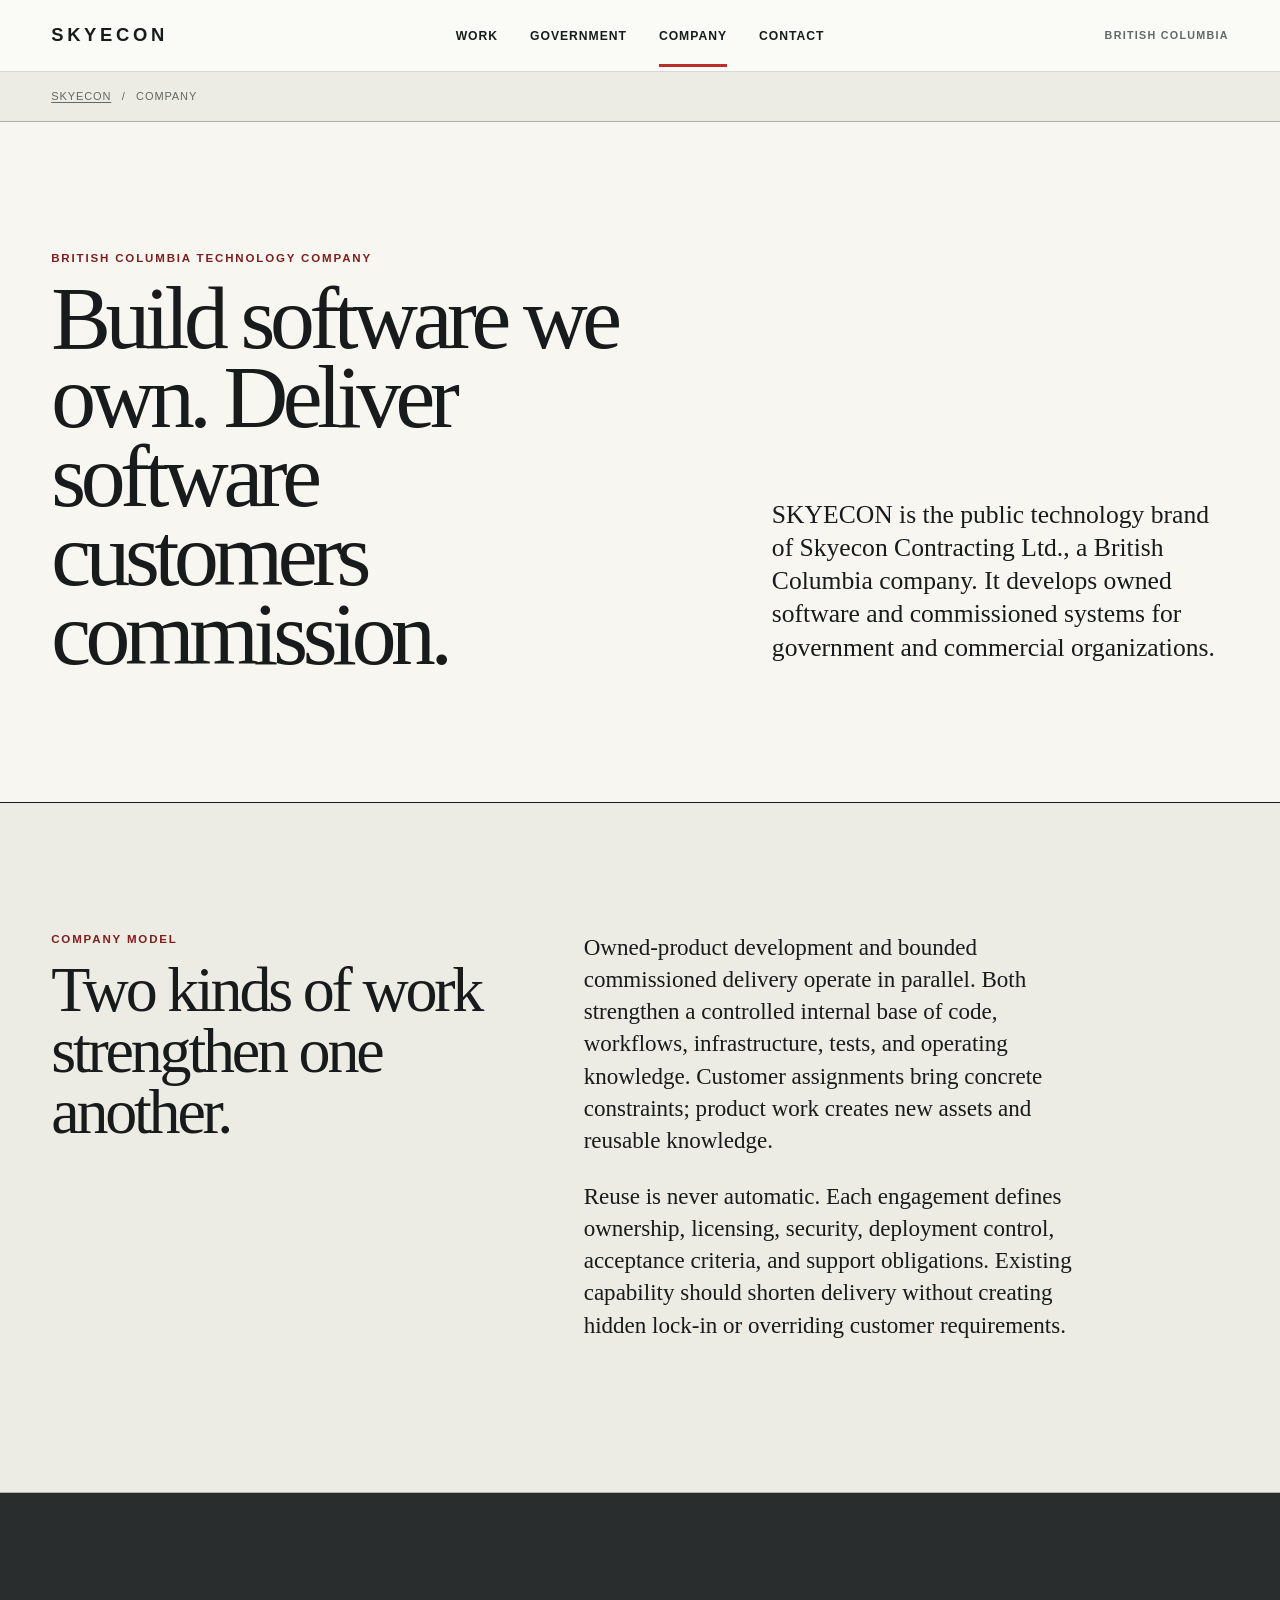
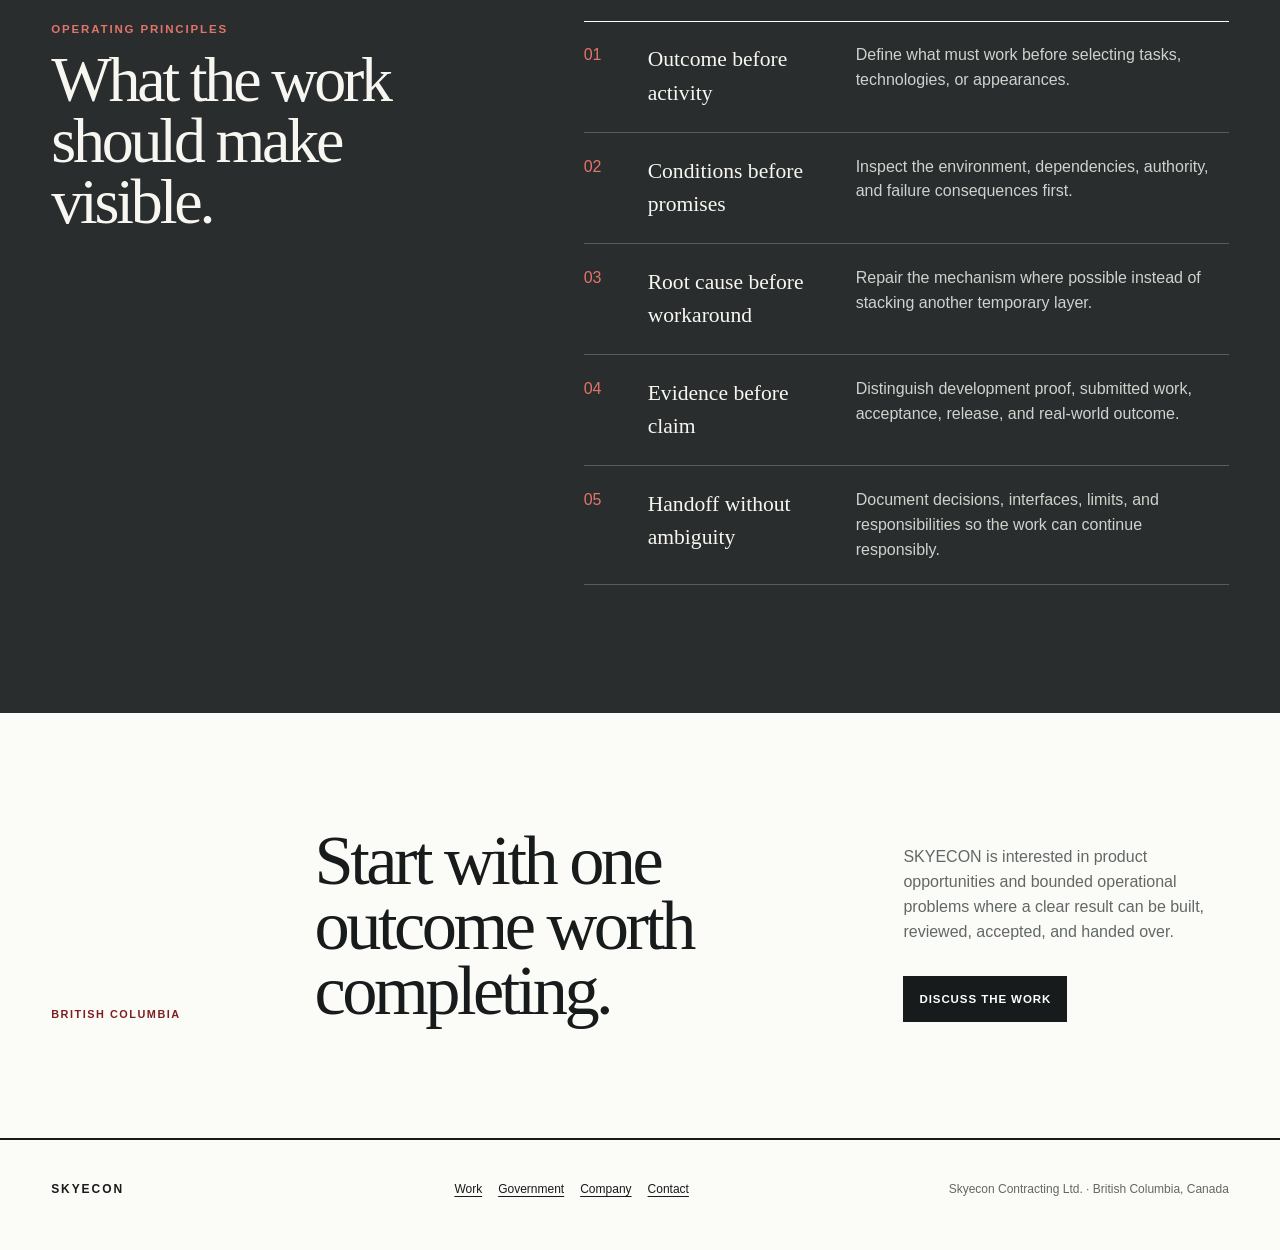
==== commit b0a4241c: "Reposition SKYECON as a broad technology company Source: cd99270fa24541fc48925abc494a8562af8127b3" ====
--- a/about/index.html
+++ b/about/index.html
@@ -4,12 +4,12 @@
   <meta charset="utf-8">
   <meta name="viewport" content="width=device-width, initial-scale=1">
   <title>Company | SKYECON</title>
-  <meta name="description" content="SKYECON is a British Columbia-owned technology company focused on bounded operational software for accountable public-sector work.">
+  <meta name="description" content="SKYECON is a British Columbia technology company developing owned software and commissioned systems.">
   <link rel="canonical" href="https://skyecon.ca/about/">
   <meta property="og:type" content="website">
   <meta property="og:site_name" content="SKYECON">
   <meta property="og:title" content="Company | SKYECON">
-  <meta property="og:description" content="A British Columbia technology company focused on work that can be inspected, accepted, and handed over clearly.">
+  <meta property="og:description" content="Owned software and commissioned systems for government and commercial organizations.">
   <meta property="og:url" content="https://skyecon.ca/about/">
   <link rel="icon" href="data:,">
   <link rel="stylesheet" href="/redesign.css?v=20261009-technology">
@@ -32,7 +32,7 @@
     <button class="menu-toggle" type="button" aria-label="Open menu" aria-expanded="false" aria-controls="primary-menu" data-mobile-menu-toggle>Menu</button>
     <nav class="primary-nav" id="primary-menu" aria-label="Primary navigation">
       <a href="/#work">Work</a>
-      <a href="/#public-sector">Public Sector</a>
+      <a href="/#government">Government</a>
       <a href="/about/" aria-current="page">Company</a>
       <a href="/contact/">Contact</a>
     </nav>
@@ -44,17 +44,17 @@
 
     <section class="about-hero" aria-labelledby="about-title">
       <div>
-        <p class="locator">British Columbia-owned and operated</p>
-        <h1 id="about-title">Technology work with a clear boundary and a checkable result.</h1>
+        <p class="locator">British Columbia technology company</p>
+        <h1 id="about-title">Build software we own. Deliver software customers commission.</h1>
       </div>
-      <p class="about-deck">SKYECON is the public technology brand of Skyecon Contracting Ltd., a British Columbia company. The immediate focus is bounded operational software for public-sector work.</p>
+      <p class="about-deck">SKYECON is the public technology brand of Skyecon Contracting Ltd., a British Columbia company. It develops owned software and commissioned systems for government and commercial organizations.</p>
     </section>
 
     <section class="about-story" aria-labelledby="story-title">
-      <header><p class="kicker">Company provenance</p><h2 id="story-title">Practical systems judgment, applied to software.</h2></header>
+      <header><p class="kicker">Company model</p><h2 id="story-title">Two kinds of work strengthen one another.</h2></header>
       <div class="about-story-copy">
-        <p>SKYECON draws on a British Columbia background spanning early computing, aircraft maintenance, technical direction, business ownership, and hands-on delivery. That path established a practical view of systems: visible results depend on the interfaces, authority, and operating conditions beneath them.</p>
-        <p>The company is building trust in increments. Define the outcome. Bound the work. Complete it against explicit acceptance criteria. Document what was delivered and what remains outside scope. Earn the next responsibility through evidence.</p>
+        <p>Owned-product development and bounded commissioned delivery operate in parallel. Both strengthen a controlled internal base of code, workflows, infrastructure, tests, and operating knowledge. Customer assignments bring concrete constraints; product work creates new assets and reusable knowledge.</p>
+        <p>Reuse is never automatic. Each engagement defines ownership, licensing, security, deployment control, acceptance criteria, and support obligations. Existing capability should shorten delivery without creating hidden lock-in or overriding customer requirements.</p>
       </div>
     </section>
 
@@ -72,13 +72,13 @@
     <section class="tech-close" aria-labelledby="company-close-title">
       <p class="tech-index">British Columbia</p>
       <h2 id="company-close-title">Start with one outcome worth completing.</h2>
-      <div><p>SKYECON is interested in bounded operational problems where a clear result can be built, reviewed, accepted, and handed over.</p><a class="tech-action-primary" href="/contact/">Discuss the work</a></div>
+      <div><p>SKYECON is interested in product opportunities and bounded operational problems where a clear result can be built, reviewed, accepted, and handed over.</p><a class="tech-action-primary" href="/contact/">Discuss the work</a></div>
     </section>
   </main>
 
   <footer class="site-footer tech-footer">
     <strong>SKYECON</strong>
-    <nav aria-label="Footer navigation"><a href="/#work">Work</a><a href="/#public-sector">Public Sector</a><a href="/about/">Company</a><a href="/contact/">Contact</a></nav>
+    <nav aria-label="Footer navigation"><a href="/#work">Work</a><a href="/#government">Government</a><a href="/about/">Company</a><a href="/contact/">Contact</a></nav>
     <p class="prototype-note">Skyecon Contracting Ltd. · British Columbia, Canada</p>
   </footer>
 </body>
--- a/redesign.css
+++ b/redesign.css
@@ -1069,7 +1069,8 @@
   padding: clamp(5rem, 9vw, 9rem) var(--gutter);
 }
 .tech-work { background: var(--graphite); color: var(--paper-light); }
-.tech-work .tech-index { color: var(--accent-light); }
+.tech-work .tech-index,
+.tech-work .tech-label { color: var(--accent-light); }
 .tech-section-heading { display: grid; grid-template-columns: .48fr 1.2fr; gap: clamp(2rem, 7vw, 8rem); margin-bottom: clamp(3rem, 6vw, 6rem); }
 .tech-section-heading > div { max-width: 54rem; }
 .tech-section-heading h2,
@@ -1085,6 +1086,23 @@
   line-height: .92;
 }
 .tech-section-heading p:last-child { max-width: 47ch; color: var(--mist); }
+.upstream-evidence {
+  display: grid;
+  grid-template-columns: minmax(15rem,.48fr) minmax(0,1.2fr);
+  gap: clamp(2rem, 7vw, 8rem);
+  margin-bottom: clamp(4rem, 7vw, 7rem);
+  padding: clamp(1.4rem, 2.7vw, 2.4rem) 0;
+  border-top: 1px solid #69706d;
+  border-bottom: 1px solid #69706d;
+}
+.upstream-evidence-meta { display: flex; min-width: 0; flex-direction: column; justify-content: space-between; gap: 2rem; }
+.upstream-evidence-meta p { margin: 0; }
+.upstream-evidence-meta p:last-child { color: var(--mist); font: 700 .66rem/1.4 var(--condensed); letter-spacing: .08em; text-transform: uppercase; }
+.upstream-evidence-copy { max-width: 47rem; }
+.upstream-evidence-copy h3 { margin: 0 0 1rem; font: 400 clamp(1.8rem, 3vw, 3rem)/.98 var(--display); letter-spacing: -.035em; }
+.upstream-evidence-copy > p { max-width: 62ch; color: var(--mist); }
+.upstream-evidence-links { display: flex; flex-wrap: wrap; gap: 1.2rem 2rem; margin-top: 1.6rem; }
+.upstream-evidence-links .text-action { color: white; border-bottom-color: var(--accent-light); }
 .development-case { display: grid; grid-template-columns: minmax(19rem,.6fr) minmax(0,1.4fr); gap: clamp(2rem, 5vw, 5rem); align-items: center; }
 .development-case-copy h3 { margin: 1.15rem 0; font-family: var(--display); font-size: clamp(2.5rem, 4.6vw, 5rem); font-weight: 400; letter-spacing: -.045em; line-height: .93; }
 .development-case-copy > p:not(.tech-label) { color: var(--mist); }
@@ -1131,6 +1149,7 @@
   .tech-capabilities > header,
   .tech-standards,
   .tech-public-sector { grid-template-columns: 1fr; }
+  .upstream-evidence { grid-template-columns: 1fr; }
   .development-case { grid-template-columns: 1fr; }
   .development-case-copy { max-width: 42rem; }
   .capability-grid { grid-template-columns: repeat(2,1fr); }
@@ -1151,6 +1170,9 @@
   .tech-opening-rail div { min-height: 54px; padding: .7rem 0; border-right: 0; border-bottom: 1px solid #d7d8d3; }
   .tech-opening-rail div + div { padding-left: 0; }
   .tech-opening-rail div:last-child { border-bottom: 0; }
+  .upstream-evidence { padding-block: 1.25rem; }
+  .upstream-evidence-meta { gap: .6rem; }
+  .upstream-evidence-links { display: grid; justify-items: start; }
   .development-case-copy h3 { font-size: 2.8rem; }
   .development-case-figure { width: calc(100% + 1rem); }
   .development-case-figure figcaption { display: grid; }
